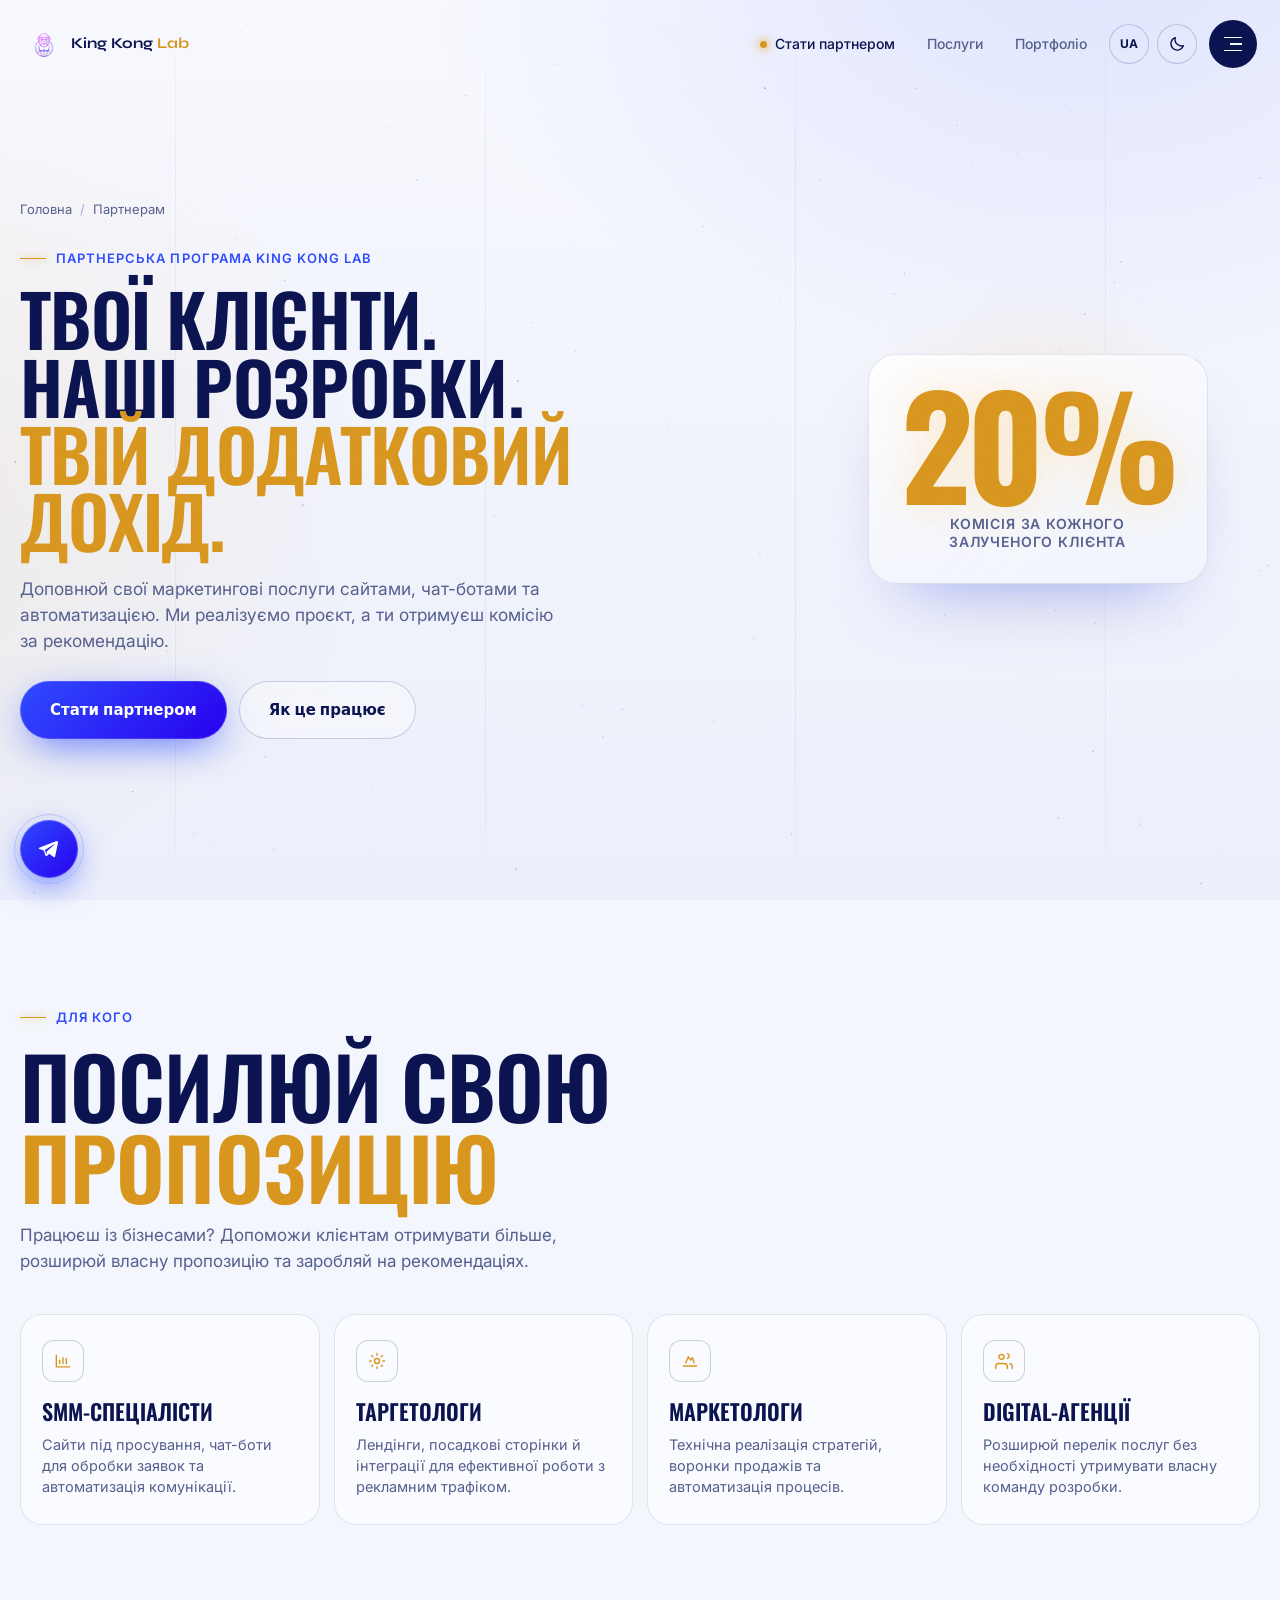
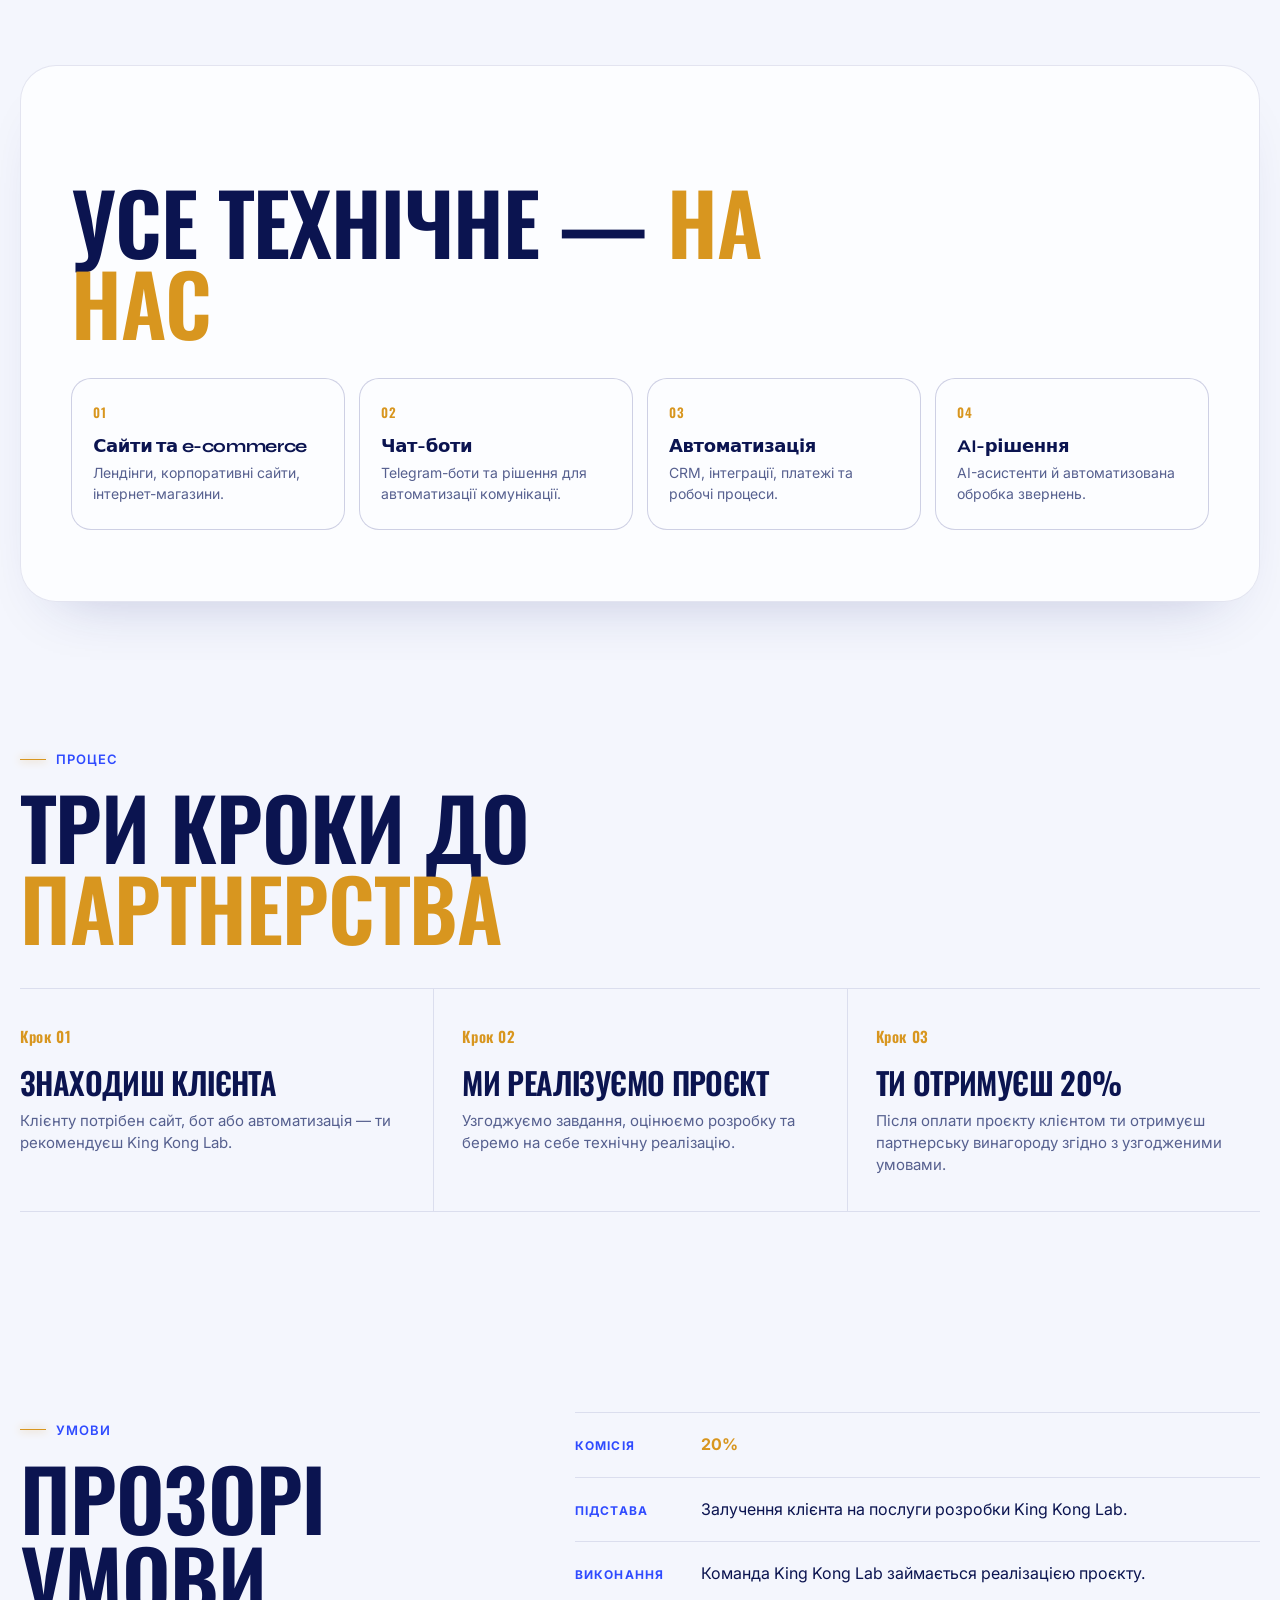
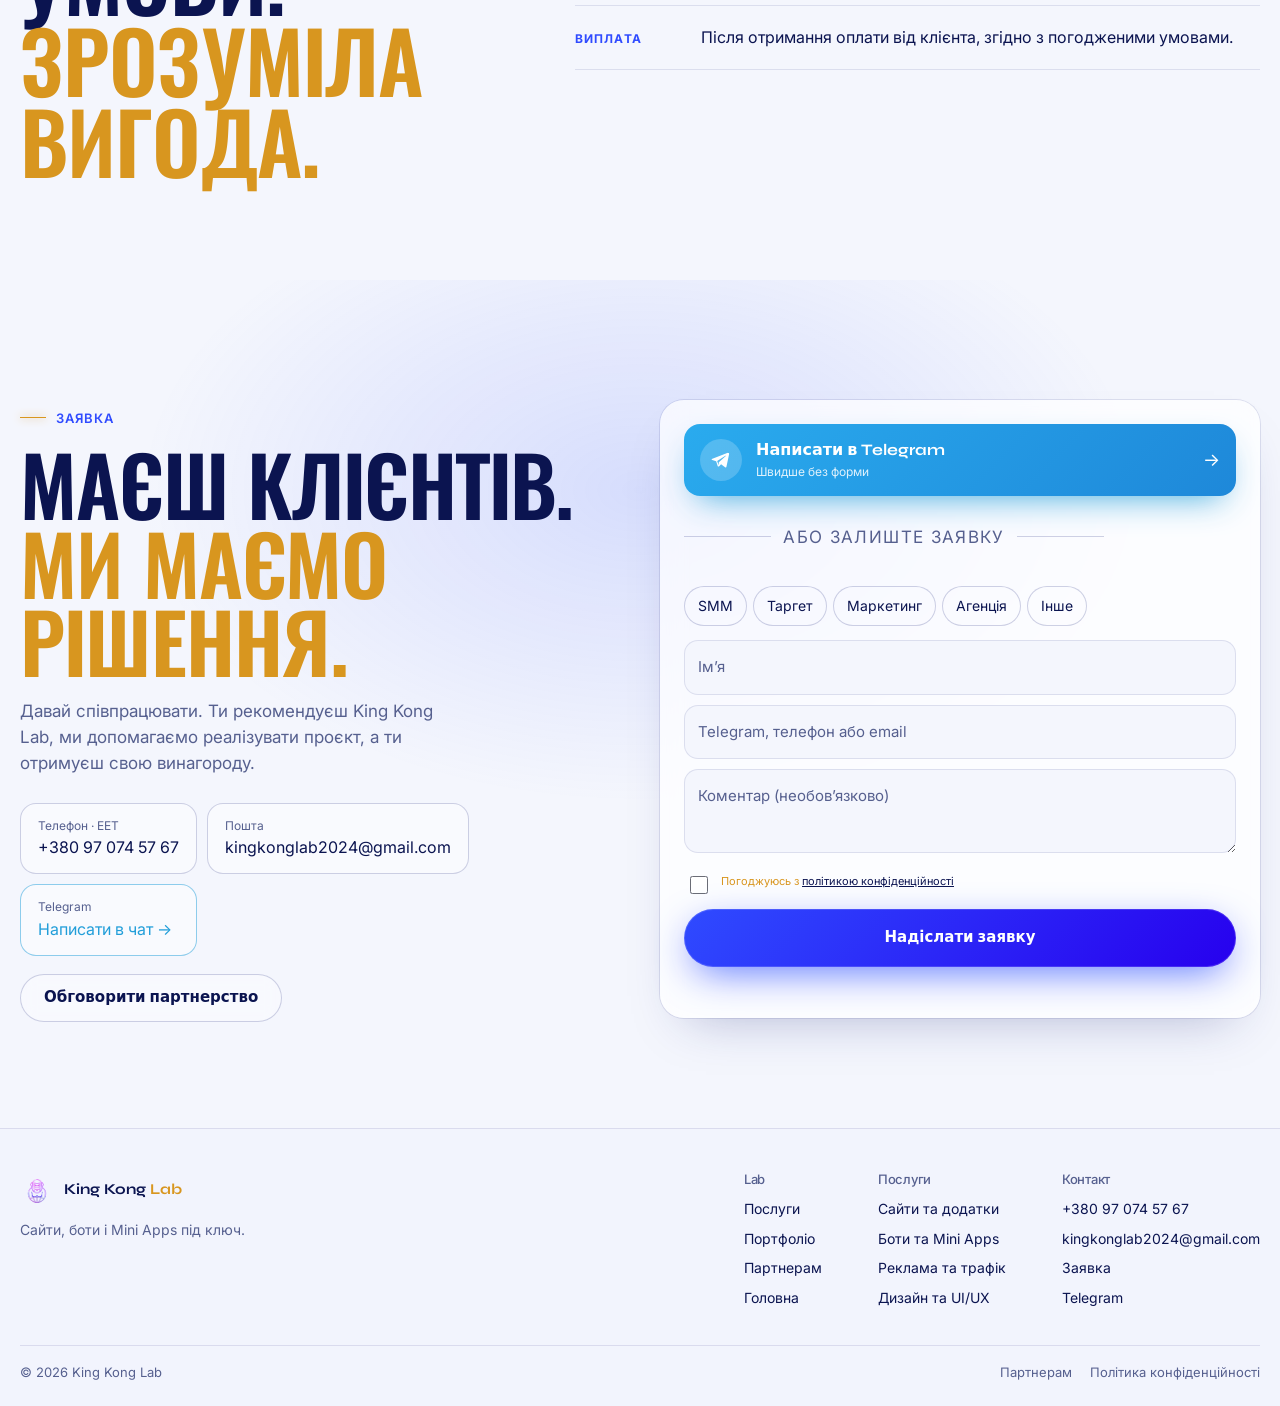
==== partnership.html @ 947c5240 "some updates" ====
<!doctype html>
<html lang="uk" data-theme="light">
<head>
  <meta charset="utf-8" />
  <meta name="viewport" content="width=device-width, initial-scale=1, viewport-fit=cover" />
  <title>Партнерська програма — 20% комісії | King Kong Lab</title>
  <meta name="description" content="Партнерська програма King Kong Lab: рекомендуй клієнтам сайти, боти й автоматизацію — отримуй 20% комісії. Для SMM, таргетологів, маркетологів і агенцій." />
  <meta name="robots" content="index, follow, max-image-preview:large" />
  <meta name="theme-color" content="#F4F6FD" />
  <link rel="canonical" href="https://www.kingkonglab.com/partnership" />
  <meta property="og:type" content="website" />
  <meta property="og:site_name" content="King Kong Lab" />
  <meta property="og:url" content="https://www.kingkonglab.com/partnership" />
  <meta property="og:locale" content="uk_UA" />
  <meta property="og:title" content="Партнерська програма — 20% комісії | King Kong Lab" />
  <meta property="og:description" content="Рекомендуй King Kong Lab клієнтам — ми реалізуємо проєкт, ти отримуєш 20% комісії. Для SMM, таргетологів, маркетологів і digital-агенцій." />
  <meta property="og:image" content="https://www.kingkonglab.com/assets/img/logo.png" />
  <meta property="og:image:alt" content="King Kong Lab — партнерська програма" />
  <meta name="twitter:card" content="summary_large_image" />
  <meta name="twitter:title" content="Партнерська програма — 20% комісії | King Kong Lab" />
  <meta name="twitter:description" content="Рекомендуй King Kong Lab клієнтам — отримуй 20% комісії за кожного залученого клієнта." />
  <meta name="twitter:image" content="https://www.kingkonglab.com/assets/img/logo.png" />
  <link rel="icon" href="assets/img/favicon-32.png?v=2" type="image/png" sizes="32x32" />
  <link rel="icon" href="assets/img/favicon.png?v=2" type="image/png" sizes="64x64" />
  <link rel="manifest" href="/site.webmanifest" />
  <link rel="apple-touch-icon" href="assets/img/apple-touch-icon.png?v=2" />
  <link rel="preconnect" href="https://fonts.googleapis.com" />
  <link rel="preconnect" href="https://fonts.gstatic.com" crossorigin />
  <link href="https://fonts.googleapis.com/css2?family=Inter:wght@400;500;600;700&family=Oswald:wght@500;600;700&family=Syne:wght@500;600;700;800&display=swap" rel="stylesheet" />
  <link rel="stylesheet" href="assets/css/style.css?v=20261026c" />
  <link rel="stylesheet" href="assets/css/service.css?v=20261019c" />
  <link rel="stylesheet" href="assets/css/partnership.css?v=20261029a" />
  <script>(function(){var t='light';try{t=localStorage.getItem('kk-theme')||'light'}catch(e){}document.documentElement.dataset.theme=t;var m=document.querySelector('meta[name=theme-color]');if(m)m.content=t==='dark'?'#0B1450':'#F4F6FD';})();document.documentElement.classList.add('js');</script>
  <script type="application/ld+json">
  {
    "@context": "https://schema.org",
    "@graph": [
      {
        "@type": "BreadcrumbList",
        "itemListElement": [
          { "@type": "ListItem", "position": 1, "name": "Головна", "item": "https://www.kingkonglab.com/" },
          { "@type": "ListItem", "position": 2, "name": "Партнерам", "item": "https://www.kingkonglab.com/partnership" }
        ]
      },
      {
        "@type": "WebPage",
        "name": "Партнерська програма King Kong Lab",
        "url": "https://www.kingkonglab.com/partnership",
        "description": "Партнерська програма: 20% комісії за залученого клієнта на розробку сайтів, ботів та автоматизації.",
        "inLanguage": "uk-UA",
        "isPartOf": { "@id": "https://www.kingkonglab.com/#website" },
        "about": { "@id": "https://www.kingkonglab.com/#organization" }
      }
    ]
  }
  </script>
</head>
<body>
  <canvas class="space" id="space" aria-hidden="true"></canvas>
  <canvas class="pfield" id="particles" aria-hidden="true"></canvas>
  <div class="grain" aria-hidden="true"></div>
  <div class="scroll-progress" aria-hidden="true"><span id="scrollProgress"></span></div>

  <header class="nav" id="nav">
    <a class="nav__logo" href="/" aria-label="King Kong Lab — на головну">
      <img class="logo" src="assets/img/logo-line.png" alt="King Kong Lab" width="36" height="36" />
      <span>King Kong <strong>Lab</strong></span>
    </a>
    <nav class="nav__quick" aria-label="Швидка навігація">
      <a class="nav__talk" href="#leadForm"><i></i>Стати партнером</a>
      <a class="nav__hide-sm" href="/#solutions">Послуги</a>
      <a class="nav__hide-sm" href="/#work">Портфоліо</a>
      <span class="nav__lang" title="Українська">UA</span>
      <button class="theme-toggle" id="themeToggle" type="button" aria-label="Перемкнути тему" title="Світла / темна тема">
        <svg class="i-moon" viewBox="0 0 24 24" aria-hidden="true"><path d="M20.5 14.2A8.5 8.5 0 0 1 9.8 3.5a8.5 8.5 0 1 0 10.7 10.7z"/></svg>
        <svg class="i-sun" viewBox="0 0 24 24" aria-hidden="true"><circle cx="12" cy="12" r="4.2"/><path d="M12 2.5v2.2M12 19.3v2.2M2.5 12h2.2M19.3 12h2.2M5.3 5.3l1.6 1.6M17.1 17.1l1.6 1.6M5.3 18.7l1.6-1.6M17.1 6.9l1.6-1.6"/></svg>
      </button>
    </nav>
    <button class="burger" id="burger" type="button" aria-label="Меню" aria-expanded="false" aria-controls="drawer"><i></i><i></i><i></i></button>
  </header>

  <aside class="drawer" id="drawer" aria-hidden="true">
    <span class="drawer__glow" aria-hidden="true"></span>
    <nav class="nav__links" aria-label="Навігація">
      <a href="#who"><small>01</small><span>Для кого</span></a>
      <a href="#services"><small>02</small><span>Послуги</span></a>
      <a href="#how"><small>03</small><span>Як працює</span></a>
      <a href="#terms"><small>04</small><span>Умови</span></a>
      <a href="#leadForm"><small>05</small><span>Заявка</span></a>
      <a href="/"><small>←</small><span>Головна</span></a>
    </nav>
    <div class="drawer__foot">
      <a href="tel:+380970745767">+380 97 074 57 67</a>
      <a href="mailto:kingkonglab2024@gmail.com">kingkonglab2024@gmail.com</a>
      <a class="btn btn--blue" href="#leadForm"><span>Стати партнером</span></a>
    </div>
  </aside>

  <a class="fab" href="#leadForm" aria-label="Стати партнером">
    <svg viewBox="0 0 24 24" aria-hidden="true"><path d="M21.4 3.2 2.9 10.4c-1.3.5-1.2 1.3-.2 1.6l4.7 1.5 1.8 5.6c.2.6.4.8.9.8.4 0 .6-.2.9-.5l2.3-2.2 4.8 3.5c.9.5 1.5.2 1.7-.8l3.1-14.7c.3-1.3-.5-1.9-1.5-1.5zM8.6 13.2l9.9-6.3c.5-.3.9-.1.5.2l-8.4 7.6-.3 3.6-1.7-5.1z"/></svg>
  </a>

  <main id="top">
    <section class="ptr-hero">
      <div class="wrap ptr-hero__grid">
        <div>
          <nav class="crumbs" aria-label="Навігація"><a href="/">Головна</a><i>/</i><span>Партнерам</span></nav>
          <span class="eyebrow" data-rise>Партнерська програма King Kong Lab</span>
          <h1 data-rise>Твої клієнти.<br />Наші розробки.<br /><em>Твій додатковий дохід.</em></h1>
          <p class="ptr-hero__lead" data-rise>Доповнюй свої маркетингові послуги сайтами, чат-ботами та автоматизацією. Ми реалізуємо проєкт, а ти отримуєш комісію за рекомендацію.</p>
          <div class="ptr-hero__actions" data-rise>
            <a class="btn btn--blue btn--lg" href="#leadForm"><span>Стати партнером</span></a>
            <a class="btn btn--ghost btn--lg" href="#how"><span>Як це працює</span></a>
          </div>
        </div>
        <aside class="ptr-cut" data-rise aria-label="Комісія партнера">
          <b>20%</b>
          <span>Комісія за кожного<br />залученого клієнта</span>
        </aside>
      </div>
    </section>

    <section class="ptr-sec" id="who">
      <div class="wrap">
        <div class="head">
          <span class="eyebrow" data-rise>Для кого</span>
          <h2 data-rise>Посилюй свою <em>пропозицію</em></h2>
          <p data-rise>Працюєш із бізнесами? Допоможи клієнтам отримувати більше, розширюй власну пропозицію та заробляй на рекомендаціях.</p>
        </div>
        <div class="ptr-who">
          <article data-rise>
            <i aria-hidden="true"><svg viewBox="0 0 24 24"><path d="M4 19V5M4 19h16M8 15v-4M12 15V8M16 15v-6"/></svg></i>
            <h3>SMM-спеціалісти</h3>
            <p>Сайти під просування, чат-боти для обробки заявок та автоматизація комунікації.</p>
          </article>
          <article data-rise>
            <i aria-hidden="true"><svg viewBox="0 0 24 24"><circle cx="12" cy="12" r="3"/><path d="M12 3v2M12 19v2M3 12h2M19 12h2M5.6 5.6l1.4 1.4M17 17l1.4 1.4M5.6 18.4 7 17M17 7l1.4-1.4"/></svg></i>
            <h3>Таргетологи</h3>
            <p>Лендінги, посадкові сторінки й інтеграції для ефективної роботи з рекламним трафіком.</p>
          </article>
          <article data-rise>
            <i aria-hidden="true"><svg viewBox="0 0 24 24"><path d="M4 18h16M7 14l3-7 3 4 2-3 2 6"/></svg></i>
            <h3>Маркетологи</h3>
            <p>Технічна реалізація стратегій, воронки продажів та автоматизація процесів.</p>
          </article>
          <article data-rise>
            <i aria-hidden="true"><svg viewBox="0 0 24 24"><path d="M16 21v-2a4 4 0 0 0-4-4H6a4 4 0 0 0-4 4v2"/><circle cx="9" cy="7" r="3"/><path d="M22 21v-2a4 4 0 0 0-3-3.87M16 3.13a3 3 0 0 1 0 5.75"/></svg></i>
            <h3>Digital-агенції</h3>
            <p>Розширюй перелік послуг без необхідності утримувати власну команду розробки.</p>
          </article>
        </div>
      </div>
    </section>

    <section class="section--panel" id="services">
      <div class="wrap">
        <div class="head ptr-panel-head">
          <span class="eyebrow" data-rise>Що робимо</span>
          <h2 data-rise>Усе технічне — <em>на нас</em></h2>
        </div>
        <div class="ptr-svc">
          <article data-rise>
            <em>01</em>
            <h3>Сайти та e-commerce</h3>
            <p>Лендінги, корпоративні сайти, інтернет-магазини.</p>
          </article>
          <article data-rise>
            <em>02</em>
            <h3>Чат-боти</h3>
            <p>Telegram-боти та рішення для автоматизації комунікації.</p>
          </article>
          <article data-rise>
            <em>03</em>
            <h3>Автоматизація</h3>
            <p>CRM, інтеграції, платежі та робочі процеси.</p>
          </article>
          <article data-rise>
            <em>04</em>
            <h3>AI-рішення</h3>
            <p>AI-асистенти й автоматизована обробка звернень.</p>
          </article>
        </div>
      </div>
    </section>

    <section class="ptr-sec" id="how">
      <div class="wrap">
        <div class="head">
          <span class="eyebrow" data-rise>Процес</span>
          <h2 data-rise>Три кроки до <em>партнерства</em></h2>
        </div>
        <ol class="ptr-steps">
          <li data-rise>
            <em>Крок 01</em>
            <h3>Знаходиш клієнта</h3>
            <p>Клієнту потрібен сайт, бот або автоматизація — ти рекомендуєш King Kong Lab.</p>
          </li>
          <li data-rise>
            <em>Крок 02</em>
            <h3>Ми реалізуємо проєкт</h3>
            <p>Узгоджуємо завдання, оцінюємо розробку та беремо на себе технічну реалізацію.</p>
          </li>
          <li data-rise>
            <em>Крок 03</em>
            <h3>Ти отримуєш 20%</h3>
            <p>Після оплати проєкту клієнтом ти отримуєш партнерську винагороду згідно з узгодженими умовами.</p>
          </li>
        </ol>
      </div>
    </section>

    <section class="ptr-sec" id="terms">
      <div class="wrap ptr-terms">
        <div>
          <span class="eyebrow" data-rise>Умови</span>
          <h2 data-rise>Прозорі умови.<br /><em>Зрозуміла вигода.</em></h2>
        </div>
        <ul>
          <li data-rise><strong>Комісія</strong><span><b>20%</b></span></li>
          <li data-rise><strong>Підстава</strong><span>Залучення клієнта на послуги розробки King Kong Lab.</span></li>
          <li data-rise><strong>Виконання</strong><span>Команда King Kong Lab займається реалізацією проєкту.</span></li>
          <li data-rise><strong>Виплата</strong><span>Після отримання оплати від клієнта, згідно з погодженими умовами.</span></li>
        </ul>
      </div>
    </section>

    <section class="closer svc-closer ptr-closer" id="join">
      <div class="wrap closer__grid">
        <div>
          <span class="eyebrow">Заявка</span>
          <h2>Маєш клієнтів.<br /><em>Ми маємо рішення.</em></h2>
          <p>Давай співпрацювати. Ти рекомендуєш King Kong Lab, ми допомагаємо реалізувати проєкт, а ти отримуєш свою винагороду.</p>
          <div class="direct">
            <a href="tel:+380970745767"><small>Телефон · EET</small>+380 97 074 57 67</a>
            <a href="mailto:kingkonglab2024@gmail.com"><small>Пошта</small>kingkonglab2024@gmail.com</a>
            <a class="direct--tg" href="https://t.me/+380970745767" target="_blank" rel="noopener"><small>Telegram</small>Написати в чат →</a>
          </div>
          <p class="ptr-cta-wrap"><a class="btn btn--ghost" href="#leadForm"><span>Обговорити партнерство</span></a></p>
        </div>
        <form class="form" id="leadForm" data-service="Партнерська програма" data-partner="1" novalidate>
          <a class="tg-quick" href="https://t.me/+380970745767" target="_blank" rel="noopener">
            <i><svg viewBox="0 0 24 24" aria-hidden="true"><path d="M21.4 3.2 2.9 10.4c-1.3.5-1.2 1.3-.2 1.6l4.7 1.5 1.8 5.6c.2.6.4.8.9.8.4 0 .6-.2.9-.5l2.3-2.2 4.8 3.5c.9.5 1.5.2 1.7-.8l3.1-14.7c.3-1.3-.5-1.9-1.5-1.5zM8.6 13.2l9.9-6.3c.5-.3.9-.1.5.2l-8.4 7.6-.3 3.6-1.7-5.1z"/></svg></i>
            <span><b>Написати в Telegram</b><small>Швидше без форми</small></span>
            <em aria-hidden="true">→</em>
          </a>
          <p class="form__or"><span>або залиште заявку</span></p>
          <div class="picks" role="radiogroup" aria-label="Напрям діяльності">
            <label><input type="radio" name="pack" value="SMM" /><span>SMM</span></label>
            <label><input type="radio" name="pack" value="Таргет" /><span>Таргет</span></label>
            <label><input type="radio" name="pack" value="Маркетинг" /><span>Маркетинг</span></label>
            <label><input type="radio" name="pack" value="Агенція" /><span>Агенція</span></label>
            <label><input type="radio" name="pack" value="Інше" /><span>Інше</span></label>
          </div>
          <div class="field">
            <input id="fName" name="name" type="text" placeholder=" " autocomplete="name" required maxlength="80" />
            <label for="fName">Імʼя</label>
          </div>
          <div class="field">
            <input id="fPhone" name="phone" type="text" placeholder=" " autocomplete="tel" required maxlength="80" />
            <label for="fPhone">Telegram, телефон або email</label>
          </div>
          <div class="field">
            <textarea id="fMsg" name="message" rows="2" placeholder=" " maxlength="2000"></textarea>
            <label for="fMsg">Коментар (необовʼязково)</label>
          </div>
          <div class="field field--check">
            <input id="fAgree" name="agree" type="checkbox" required />
            <label for="fAgree">Погоджуюсь з <a href="/privacy">політикою конфіденційності</a></label>
          </div>
          <input class="hp" type="text" name="kk_hp" id="kk_hp" tabindex="-1" autocomplete="off" aria-hidden="true" />
          <button class="btn btn--blue btn--lg btn--full" type="submit"><span>Надіслати заявку</span></button>
          <div class="form__status" id="formStatus" role="status" aria-live="polite"></div>
        </form>
      </div>
    </section>
  </main>

  <footer class="foot">
    <div class="wrap">
      <div class="foot__top">
        <div class="foot__brand">
          <a class="nav__logo" href="/"><img class="logo" src="assets/img/logo-line.png" alt="King Kong Lab" width="36" height="36" /><span>King Kong <strong>Lab</strong></span></a>
          <p>Сайти, боти і Mini Apps під ключ.</p>
        </div>
        <div class="foot__cols">
          <div>
            <h4>Lab</h4>
            <a href="/#solutions">Послуги</a>
            <a href="/#work">Портфоліо</a>
            <a href="/partnership">Партнерам</a>
            <a href="/">Головна</a>
          </div>
          <div>
            <h4>Послуги</h4>
            <a href="/services/web">Сайти та додатки</a>
            <a href="/services/bots">Боти та Mini Apps</a>
            <a href="/services/ads">Реклама та трафік</a>
            <a href="/services/design">Дизайн та UI/UX</a>
          </div>
          <div>
            <h4>Контакт</h4>
            <a href="tel:+380970745767">+380 97 074 57 67</a>
            <a href="mailto:kingkonglab2024@gmail.com">kingkonglab2024@gmail.com</a>
            <a href="#leadForm">Заявка</a>
            <a href="https://t.me/+380970745767" target="_blank" rel="noopener">Telegram</a>
          </div>
        </div>
      </div>
      <div class="foot__bottom">
        <span>© <span id="year">2026</span> King Kong Lab</span>
        <span class="foot__legal">
          <a href="/partnership">Партнерам</a>
          <a href="/privacy">Політика конфіденційності</a>
        </span>
      </div>
    </div>
  </footer>

  <div class="toast" id="toast" role="alert"></div>

  <script src="assets/js/lead.js?v=20261029a" defer></script>
  <script src="assets/js/page.js?v=20261029a" defer></script>
</body>
</html>
---- assets/css/style.css ----
/* King Kong Lab — «Deep blue space»
   Фірмовий темно-синій, горила з частинок, гіперпростір на скролі, у кожного розділу своя хореографія. */
:root {
  --ink: #0B1450;
  --ink-2: #0D1A62;
  --deep: #12206E;
  --panel: #182A86;
  --line: rgb(var(--lc) / .16);
  --line-2: rgb(var(--lc) / .32);
  --text: #F4F6FF;
  --muted: #A9B4E8;
  --brand: #2700EE;
  --signal: #3D5CFF;
  --signal-2: #8EA2FF;
  --gold: #FFC870;
  --magenta: #B44BFF;
  --halo: #DCE3FF;
  --ok: #8BE6C2;
  --s1: 18 32 110;
  --s2: 11 20 80;
  --s3: 20 36 140;
  --lc: 176 192 255;
  --sh: 0 0 0;
  --bg1: #0D1860;
  --bg2: #0B1450;
  --bg3: #0A1247;
  --glow1: rgba(61, 92, 255, .32);
  --glow2: rgba(39, 0, 238, .2);
  --ease: cubic-bezier(.22, 1, .36, 1);
  --display: "Syne", system-ui, sans-serif;
  --cond: "Oswald", "Syne", system-ui, sans-serif;
  --body: "Inter", system-ui, sans-serif;
  --wrap: 1240px;
  --safe-t: env(safe-area-inset-top, 0px);
  --safe-b: env(safe-area-inset-bottom, 0px);
  color-scheme: dark;
}

*, *::before, *::after { box-sizing: border-box; }
html { scroll-behavior: smooth; -webkit-text-size-adjust: 100%; background: var(--ink); }
html.lenis, html.lenis body { height: auto; }
.lenis.lenis-smooth { scroll-behavior: auto !important; }
body {
  margin: 0; font-family: var(--body); font-size: 16px; line-height: 1.55; color: var(--text);
  background: var(--ink); -webkit-font-smoothing: antialiased; overflow-x: clip;
}
/* фірмовий синій: глибокий градієнт з м'якими «туманностями» */
body::before {
  content: ""; position: fixed; inset: 0; z-index: 0; pointer-events: none;
  background:
    radial-gradient(1100px 720px at 85% -8%, var(--glow1), transparent 62%),
    radial-gradient(900px 700px at -12% 55%, var(--glow2), transparent 60%),
    linear-gradient(180deg, var(--bg1) 0%, var(--bg2) 45%, var(--bg3) 100%);
}
body::after {
  content: ""; position: fixed; inset: 0; z-index: 0; pointer-events: none;
  background-image: linear-gradient(90deg, var(--line) 1px, transparent 1px);
  background-size: calc(min(var(--wrap), 100% - 32px) / 4) 100%;
  background-position: center top;
  mask-image: linear-gradient(180deg, transparent, #000 15%, #000 85%, transparent);
  opacity: .14;
}
body.is-loading { overflow: hidden; }
img { max-width: 100%; height: auto; display: block; }
.logo { flex: none; object-fit: contain; aspect-ratio: 1; }
a { color: inherit; text-decoration: none; }
button, input, textarea { font: inherit; color: inherit; }
button { background: none; border: 0; cursor: pointer; }
h1, h2, h3, h4 { font-family: var(--display); margin: 0; letter-spacing: -.02em; line-height: 1.04; font-weight: 700; }
p { margin: 0; }
ul, ol { margin: 0; padding: 0; list-style: none; }
::selection { background: var(--signal); color: #fff; }
:focus-visible { outline: 2px solid var(--gold); outline-offset: 3px; border-radius: 6px; }
main, .foot, .legal { position: relative; z-index: 1; }
.space { position: fixed; inset: 0; width: 100%; height: 100%; z-index: 0; pointer-events: none; }

.wrap { width: min(var(--wrap), calc(100% - 32px)); margin-inline: auto; }

/* ───── кнопки ───── */
.btn {
  --h: 48px;
  position: relative; display: inline-flex; align-items: center; justify-content: center; gap: 10px;
  min-height: var(--h); padding: 0 24px; border-radius: 999px; overflow: hidden; isolation: isolate;
  font-family: var(--display); font-weight: 700; font-size: 15px; white-space: nowrap;
  transition: transform .35s var(--ease), background .25s, box-shadow .35s, color .25s;
}
.btn::before {
  content: ""; position: absolute; inset: 0; z-index: -1; border-radius: inherit;
  background: radial-gradient(120px 60px at var(--bx, 50%) var(--by, 50%), rgba(255, 255, 255, .35), transparent 70%);
  opacity: 0; transition: opacity .3s;
}
.btn:hover::before { opacity: 1; }
.btn--lg { --h: 58px; padding: 0 30px; }
.btn--full { width: 100%; }
.btn--blue { background: linear-gradient(135deg, var(--signal), var(--brand)); color: #fff; box-shadow: 0 0 0 1px rgba(255,255,255,.14) inset, 0 12px 40px -10px rgba(61, 92, 255, .95); }
.btn--blue:hover { box-shadow: 0 0 0 1px rgba(255,255,255,.24) inset, 0 16px 56px -8px rgba(110, 135, 255, 1); }
.btn--ghost { color: var(--text); box-shadow: inset 0 0 0 1px var(--line-2); background: rgb(var(--s1) / .35); backdrop-filter: blur(8px); }
.btn--ghost:hover { box-shadow: inset 0 0 0 1px var(--halo); }

/* ───── заголовки секцій ───── */
.eyebrow { display: inline-flex; align-items: center; gap: 10px; margin-bottom: 16px; font-size: 13px; font-weight: 600; letter-spacing: .08em; text-transform: uppercase; color: var(--signal-2); }
.eyebrow::before { content: ""; width: 26px; height: 1px; background: var(--gold); box-shadow: 0 0 8px var(--gold); transform-origin: 0 50%; transform: scaleX(var(--ln, 1)); }
h2 { font-family: var(--cond); font-weight: 600; text-transform: uppercase; letter-spacing: -.01em; line-height: .96; font-size: clamp(42px, 6.6vw, 98px); }
h2 em { font-style: normal; color: var(--gold); }
.head { max-width: 900px; margin-bottom: 48px; }
.head--row { display: flex; justify-content: space-between; gap: 24px; align-items: end; max-width: none; }
.section, .closer { position: relative; scroll-margin-top: 96px; }
.section { padding: 120px 0; }
.section--tight { padding-top: 100px; }

/* ───── завантаження ───── */
.loader {
  position: fixed; inset: 0; z-index: 10000; background: radial-gradient(circle at 50% 45%, var(--bg1), var(--ink) 70%);
  display: grid; place-items: center; align-content: center; gap: 18px;
  transition: opacity .7s var(--ease), visibility .7s;
}
.loader.is-done { opacity: 0; visibility: hidden; pointer-events: none; }
.loader .logo { width: 96px; height: 96px; filter: drop-shadow(0 0 18px rgba(142, 162, 255, .7)); animation: float 2.4s ease-in-out infinite; }
.loader__bar { width: 160px; height: 1px; background: var(--line-2); overflow: hidden; }
.loader__bar i { display: block; height: 100%; width: 0; background: linear-gradient(90deg, var(--gold), #fff); box-shadow: 0 0 10px var(--gold); }
html:not(.js) .loader { display: none; }

/* ───── курсор, прогрес, зерно ───── */
.cursor { display: none; position: fixed; inset: 0; pointer-events: none; z-index: 9990; }
.has-cursor .cursor { display: block; }
.cursor i, .cursor em { position: fixed; top: 0; left: 0; border-radius: 50%; transform: translate3d(-80px, -80px, 0); }
.cursor i { width: 6px; height: 6px; margin: -3px 0 0 -3px; background: var(--gold); box-shadow: 0 0 10px var(--gold); }
.cursor em {
  width: 38px; height: 38px; margin: -19px 0 0 -19px; border: 1px solid rgba(220, 227, 255, .55);
  display: grid; place-items: center; font-style: normal; font-family: var(--display); font-size: 12px; font-weight: 700; color: var(--ink);
  transition: width .35s var(--ease), height .35s var(--ease), margin .35s var(--ease), background .3s, border-color .3s;
}
.cursor.is-hover em { width: 58px; height: 58px; margin: -29px 0 0 -29px; border-color: var(--gold); }
.cursor.is-label em { width: 78px; height: 78px; margin: -39px; background: var(--gold); border-color: transparent; }
.scroll-progress { position: fixed; top: 0; left: 0; right: 0; height: 2px; z-index: 80; pointer-events: none; }
.scroll-progress span { display: block; height: 100%; background: linear-gradient(90deg, var(--gold), var(--text), var(--signal-2)); transform: scaleX(0); transform-origin: 0 50%; box-shadow: 0 0 10px rgba(255, 200, 112, .7); }
.grain {
  position: fixed; inset: 0; z-index: 3; pointer-events: none; opacity: .035; mix-blend-mode: overlay;
  background-image: url("data:image/svg+xml,%3Csvg viewBox='0 0 200 200' xmlns='http://www.w3.org/2000/svg'%3E%3Cfilter id='n'%3E%3CfeTurbulence type='fractalNoise' baseFrequency='.85' numOctaves='4' stitchTiles='stitch'/%3E%3C/filter%3E%3Crect width='100%25' height='100%25' filter='url(%23n)'/%3E%3C/svg%3E");
}

/* ───── навігація (як на референсі: лого зліва, коротке меню справа + ☰) ───── */
.nav {
  position: fixed; top: max(16px, var(--safe-t)); left: 0; right: 0; z-index: 60;
  width: min(1320px, calc(100% - 32px)); margin-inline: auto;
  display: flex; align-items: center; gap: 12px; height: 56px; padding: 0 6px 0 10px;
  border-radius: 999px; border: 1px solid transparent;
  transition: background .4s, border-color .4s, backdrop-filter .4s, transform .5s var(--ease);
}
.nav.is-solid { background: rgb(var(--s2) / .62); border-color: var(--line); backdrop-filter: blur(18px) saturate(1.3); }
.nav.is-away { transform: translateY(calc(-100% - 24px)); }
.nav__logo { display: flex; align-items: center; gap: 10px; font-family: var(--display); font-weight: 700; font-size: 15px; }
.nav__logo .logo { width: 34px; height: 34px; filter: drop-shadow(0 0 8px rgba(142, 162, 255, .6)); transition: transform .6s var(--ease); }
.nav__logo:hover .logo { transform: rotate(-12deg) scale(1.08); }
.nav__logo strong { color: var(--gold); }
.nav__quick { display: flex; align-items: center; gap: 4px; margin-left: auto; }
.nav__quick a { position: relative; padding: 8px 14px; font-size: 14px; font-weight: 500; color: var(--muted); transition: color .25s; }
.nav__quick a:hover, .nav__quick a.is-on { color: var(--text); }
.nav__quick a::after { content: ""; position: absolute; left: 14px; right: 14px; bottom: 3px; height: 1px; background: var(--gold); transform: scaleX(0); transform-origin: 100% 50%; transition: transform .45s var(--ease); }
.nav__quick a:hover::after { transform: scaleX(1); transform-origin: 0 50%; }
.nav__talk { display: inline-flex; align-items: center; gap: 8px; color: var(--text) !important; }
.nav__talk i { width: 7px; height: 7px; border-radius: 50%; background: var(--gold); box-shadow: 0 0 0 4px rgba(255, 200, 112, .16), 0 0 12px var(--gold); animation: pulse 2s ease-in-out infinite; }
@keyframes pulse { 50% { box-shadow: 0 0 0 8px rgba(255, 200, 112, 0), 0 0 18px var(--gold); } }
.nav__lang { display: grid; place-items: center; width: 40px; height: 40px; margin-left: 4px; border-radius: 50%; font-size: 12px; font-weight: 700; letter-spacing: .04em; box-shadow: inset 0 0 0 1px var(--line-2); }
.burger { position: relative; display: grid; width: 48px; height: 48px; place-items: center; align-content: center; gap: 5px; border-radius: 50%; background: var(--text); }
.burger i { display: block; width: 18px; height: 1.6px; background: var(--ink); transition: transform .45s var(--ease), opacity .3s, width .45s var(--ease); }
.burger i:nth-child(2) { width: 12px; margin-left: 6px; }
.burger:hover i:nth-child(2) { width: 18px; margin-left: 0; }
.burger.is-on { background: var(--gold); }
.burger.is-on i:nth-child(1) { transform: translateY(6.6px) rotate(45deg); }
.burger.is-on i:nth-child(2) { opacity: 0; }
.burger.is-on i:nth-child(3) { transform: translateY(-6.6px) rotate(-45deg); }

.drawer {
  position: fixed; inset: 0; z-index: 55; overflow-x: hidden; overflow-y: auto;
  background: linear-gradient(160deg, rgb(var(--s3) / .98), rgb(var(--s2) / .99));
  backdrop-filter: blur(16px);
  padding: calc(110px + var(--safe-t)) max(24px, calc((100% - 1240px) / 2)) calc(28px + var(--safe-b));
  display: flex; flex-direction: column; justify-content: space-between;
  visibility: hidden; pointer-events: none;
  transform: translate3d(104%, 0, 0);
  transition: transform .62s var(--ease), visibility 0s .62s, opacity .5s ease;
  opacity: 0;
  will-change: transform, opacity;
}
.drawer.is-on {
  visibility: visible; pointer-events: auto;
  transform: translate3d(0, 0, 0); opacity: 1;
  transition: transform .72s var(--ease), visibility 0s, opacity .55s ease;
}
body.menu-open::before {
  content: "";
  position: fixed; inset: 0; z-index: 54;
  background: rgb(11 20 80 / .52);
  opacity: 1;
  pointer-events: none;
  animation: menu-fade-in .45s var(--ease) both;
}
@keyframes menu-fade-in { from { opacity: 0; } to { opacity: 1; } }
.drawer__glow { position: absolute; right: -10%; top: 10%; width: 60vw; aspect-ratio: 1; border-radius: 50%; background: radial-gradient(closest-side, rgba(120, 150, 255, .32), transparent); pointer-events: none; animation: halo 7s ease-in-out infinite; }
.drawer nav { position: relative; display: grid; gap: 0; }
.drawer nav a { display: flex; align-items: baseline; gap: 18px; padding: 4px 0; overflow: visible; font-family: var(--cond); text-transform: uppercase; font-weight: 600; font-size: clamp(44px, 9vw, 112px); line-height: 1; }
.drawer nav a span {
  display: inline-block;
  transform: translate3d(0, 28px, 0); opacity: 0;
  transition: transform .55s var(--ease), opacity .45s ease, color .3s;
}
.drawer nav a:hover span { color: transparent; -webkit-text-stroke: 1.4px var(--text); }
.drawer.is-on nav a span { transform: none; opacity: 1; }
.drawer.is-on nav a:nth-child(1) span { transition-delay: .08s; }
.drawer.is-on nav a:nth-child(2) span { transition-delay: .14s; }
.drawer.is-on nav a:nth-child(3) span { transition-delay: .2s; }
.drawer.is-on nav a:nth-child(4) span { transition-delay: .26s; }
.drawer.is-on nav a:nth-child(5) span { transition-delay: .32s; }
.drawer small { font-size: 13px; color: var(--gold); font-family: var(--body); font-weight: 600; }
.drawer__foot {
  position: relative; display: flex; flex-wrap: wrap; align-items: center; gap: 12px 28px;
  color: var(--muted); overflow-wrap: anywhere; font-size: 15px;
  opacity: 0; transform: translateY(12px);
  transition: opacity .5s ease .28s, transform .55s var(--ease) .28s;
}
.drawer.is-on .drawer__foot { opacity: 1; transform: none; }
.drawer__foot .btn { margin-left: auto; }

/* маленька кругла кнопка зліва знизу (як на референсі) */
.fab {
  position: fixed; left: max(20px, calc((100% - 1320px) / 2)); bottom: calc(22px + var(--safe-b)); z-index: 58;
  display: grid; place-items: center; width: 58px; height: 58px; border-radius: 50%;
  background: linear-gradient(135deg, var(--signal), var(--brand)); color: #fff;
  box-shadow: 0 0 0 1px rgba(255,255,255,.18) inset, 0 10px 34px -6px rgba(61, 92, 255, .95);
}
.fab::after { content: ""; position: absolute; inset: -6px; border-radius: 50%; border: 1px solid rgba(142, 162, 255, .5); animation: ripple 2.6s var(--ease) infinite; }
@keyframes ripple { from { transform: scale(.9); opacity: 1; } to { transform: scale(1.5); opacity: 0; } }
.menu-open .fab { opacity: 0; pointer-events: none; }
.fab { transition: opacity .3s; }
.fab svg { width: 22px; height: 22px; fill: currentColor; transform: translateX(-1px); }

/* ───── HERO ───── */
.banner { position: relative; z-index: 1; overflow: hidden; min-height: 100vh; min-height: 100svh; padding: calc(96px + var(--safe-t)) 0 0; display: flex; flex-direction: column; }
.banner__particles { position: absolute; inset: 0; width: 100%; height: 100%; z-index: 1; pointer-events: none; }
.banner__bg { position: absolute; inset: 0; z-index: 0; pointer-events: none; }
.frame { position: absolute; inset: 22px; }
.frame i { position: absolute; width: 18px; height: 18px; border: 1px solid var(--line-2); }
.frame i:nth-child(1) { top: 70px; left: 0; border-right: 0; border-bottom: 0; }
.frame i:nth-child(2) { top: 70px; right: 0; border-left: 0; border-bottom: 0; }
.frame i:nth-child(3) { bottom: 0; left: 0; border-right: 0; border-top: 0; }
.frame i:nth-child(4) { bottom: 0; right: 0; border-left: 0; border-top: 0; }
.banner__meta { position: absolute; top: 50%; font-size: 11px; letter-spacing: .2em; text-transform: uppercase; color: var(--muted); writing-mode: vertical-rl; transform: translateY(-50%); opacity: .7; }
.banner__meta--l { left: 30px; transform: translateY(-50%) rotate(180deg); }
.banner__meta--r { right: 30px; }

.banner__layout {
  position: relative; z-index: 2; flex: 1;
  display: grid; grid-template-columns: minmax(0, 1.12fr) minmax(0, .88fr); gap: 24px; align-items: center;
  padding: 10px 0 72px;
}
.banner__copy { position: relative; z-index: 3; }
.promo__tag {
  display: inline-flex; align-items: center; gap: 10px; padding: 8px 14px 8px 10px; border-radius: 999px;
  font-size: 13px; color: var(--text); box-shadow: inset 0 0 0 1px var(--line-2); background: rgb(var(--s1) / .5); backdrop-filter: blur(6px);
}
.promo__tag b { color: var(--gold); }
.promo__tag i { width: 7px; height: 7px; border-radius: 50%; background: var(--ok); box-shadow: 0 0 0 4px rgba(139, 230, 194, .15), 0 0 12px var(--ok); }
.banner__title {
  font-family: var(--cond); font-weight: 700; text-transform: uppercase; letter-spacing: -.012em;
  font-size: clamp(56px, 6.7vw, 118px); line-height: .96; margin: 22px 0 0;
}
.banner__title .line { display: block; overflow: hidden; padding: .06em .4em .24em 0; margin-bottom: -.06em; }
.banner__title .line > span { display: block; position: relative; width: max-content; line-height: 1.02; }
.banner__title .line--island { padding-bottom: .32em; }
.line--outline > span { color: transparent; -webkit-text-stroke: 1.6px var(--text); }
.glowdot {
  position: absolute; right: -.32em; top: .14em; width: .16em; height: .16em; border-radius: 50%;
  background: var(--gold); -webkit-text-stroke: 0;
  box-shadow: 0 0 10px var(--gold), 0 0 30px rgba(255, 200, 112, .8), 0 0 70px rgba(255, 200, 112, .5);
  animation: dot 3s ease-in-out infinite;
}
@keyframes dot { 50% { transform: scale(1.35); box-shadow: 0 0 14px var(--gold), 0 0 44px rgba(255, 200, 112, .9), 0 0 100px rgba(255, 200, 112, .6); } }
.line--island > span {
  background: linear-gradient(90deg, var(--text) 0%, var(--halo) 30%, var(--gold) 60%, var(--text) 90%);
  background-size: 200% 100%;
  -webkit-background-clip: text; background-clip: text; color: transparent;
  -webkit-box-decoration-break: clone; box-decoration-break: clone;
  padding-bottom: .06em;
  line-height: 1.06;
  animation: sheen 6s linear infinite;
}
@keyframes sheen { to { background-position: -200% 0; } }
.banner__lead { margin: 26px 0 30px; color: var(--muted); max-width: 400px; font-size: 18px; line-height: 1.5; }
.banner__lead b { color: var(--text); font-weight: 600; }
.banner__actions { display: flex; flex-wrap: wrap; gap: 10px; }
.banner__stats { display: flex; margin-top: 42px; border-top: 1px solid var(--line); max-width: 460px; }
.banner__stats li { flex: 1; display: grid; gap: 2px; padding: 14px 16px 0 0; }
.banner__stats li + li { padding-left: 16px; border-left: 1px solid var(--line); }
.banner__stats b { font-family: var(--cond); font-weight: 600; font-size: 34px; line-height: 1; letter-spacing: 0; }
.banner__stats small { color: var(--muted); font-size: 13px; }

/* місце для горили з частинок (саму горилу малює canvas) */
.kong { position: relative; width: min(640px, 46vw); aspect-ratio: 1; justify-self: center; }
.kong__halo { position: absolute; inset: 6%; border-radius: 50%; background: radial-gradient(circle, rgba(90, 120, 255, .42), rgba(61, 92, 255, .2) 45%, transparent 70%); filter: blur(30px); animation: halo 7s ease-in-out infinite; }
@keyframes halo { 50% { transform: scale(1.08); opacity: .75; } }
.kong__fallback { position: absolute; inset: 18%; width: 64%; opacity: 0; transition: opacity .6s; }
.no-canvas .kong__fallback { opacity: 1; }

.banner__scroll { position: absolute; z-index: 3; right: max(24px, calc((100% - 1240px) / 2)); bottom: 30px; display: flex; align-items: center; gap: 12px; font-size: 12px; letter-spacing: .2em; text-transform: uppercase; color: var(--muted); }
.banner__scroll i { position: relative; width: 1px; height: 46px; background: var(--line-2); overflow: hidden; }
.banner__scroll i::after { content: ""; position: absolute; left: 0; top: -40%; width: 1px; height: 40%; background: var(--gold); animation: drip 1.8s var(--ease) infinite; }
@keyframes drip { to { top: 100%; } }

@keyframes spin { to { transform: rotate(360deg); } }
@keyframes float { 50% { transform: translateY(-10px); } }

/* ───── велика стрічка між розділами ───── */
.mega { position: relative; z-index: 1; overflow: hidden; padding: 18px 0; border-block: 1px solid var(--line); background: rgb(var(--s2) / .35); }
.mega__track { display: flex; align-items: center; gap: 36px; width: max-content; will-change: transform; }
.mega span { font-family: var(--cond); font-weight: 600; font-size: clamp(36px, 5vw, 72px); line-height: 1; text-transform: uppercase; white-space: nowrap; }
.mega span.o { color: var(--gold); }
.mega i { flex: none; width: 16px; height: 16px; border-radius: 50%; background: var(--gold); box-shadow: 0 0 18px var(--gold); }

/* ───── тікери ───── */
.ticker { overflow: hidden; }
.ticker__track { display: flex; align-items: center; gap: 24px; width: max-content; animation: slide 46s linear infinite; }
@keyframes slide { to { transform: translateX(-50%); } }
.ticker--cards { margin-top: 8px; mask-image: linear-gradient(90deg, transparent, #000 6%, #000 94%, transparent); }
.ticker--cards .ticker__track { gap: 16px; padding: 20px 0 30px; }
.ticker--cards:hover .ticker__track { animation-play-state: paused; }

/* ───── рішення ───── */
.halo-ring { position: absolute; left: 50%; top: 40px; width: 140px; height: 140px; margin-left: -70px; border-radius: 50%; pointer-events: none; z-index: 0;
  box-shadow: 0 0 0 1.5px rgba(255, 236, 200, .9), 0 0 18px 2px rgba(255, 200, 112, .7), inset 0 0 18px 2px rgba(255, 200, 112, .55), 0 0 90px 20px rgba(61, 92, 255, .45); }
.halo-ring i { position: absolute; inset: -22px; border-radius: 50%; border: 1px dashed var(--line-2); animation: spin 30s linear infinite; }
#solutions .wrap { position: relative; z-index: 1; }
#solutions .head { margin-top: 70px; }
.lab { display: grid; grid-template-columns: 1fr 1fr; gap: 28px; }
.lab__list { position: relative; z-index: 2; display: grid; align-content: start; border-top: 1px solid var(--line); }
.sol {
  position: relative; display: grid; grid-template-columns: 64px 1fr; gap: 6px; text-align: left; width: 100%;
  padding: 24px 8px 24px 0; border-bottom: 1px solid var(--line); overflow: hidden;
  color: inherit; text-decoration: none; cursor: pointer; -webkit-tap-highlight-color: transparent;
}
a.sol:focus-visible { outline: 2px solid var(--gold); outline-offset: 3px; }
.sol::before { content: ""; position: absolute; inset: 0; z-index: -1; background: linear-gradient(90deg, rgba(61, 92, 255, .28), transparent); transform: scaleX(0); transform-origin: 0 50%; transition: transform .6s var(--ease); }
.sol.is-on::before { transform: scaleX(1); }
.sol__num { font-family: var(--cond); font-weight: 500; font-size: 15px; color: var(--muted); padding: 6px 0 0 10px; transition: color .3s; }
.sol__body { display: grid; gap: 4px; }
.sol__body strong { font-family: var(--cond); font-weight: 600; text-transform: uppercase; font-size: clamp(26px, 2.9vw, 42px); letter-spacing: 0; line-height: 1.05; color: var(--muted); transition: color .3s, transform .5s var(--ease); }
.sol__body > span:not(.sol__price) { color: var(--muted); font-size: 15px; max-height: 0; overflow: hidden; transition: max-height .5s var(--ease); }
.sol__price { font-size: 13px; color: var(--muted); }
.sol__price b { color: var(--gold); font-weight: 600; }
.sol.is-on .sol__body strong, .sol:hover .sol__body strong { color: var(--text); transform: translateX(8px); }
.sol.is-on .sol__num { color: var(--gold); }
.sol.is-on .sol__body > span:not(.sol__price) { max-height: 80px; }
.lab__stage { margin: 0; border-radius: 24px; overflow: hidden; background: var(--deep); min-height: 500px; box-shadow: 0 0 0 1px var(--line-2), 0 40px 80px -40px rgb(var(--sh) / .6); position: relative; }
.lab__stage::after { content: ""; position: absolute; inset: 0; background: linear-gradient(180deg, rgba(39, 0, 238, .1), transparent 40%, rgb(var(--s2) / .65)); }
.lab__stage img { width: 100%; height: 100%; object-fit: cover; transition: opacity .4s, transform .9s var(--ease), filter .5s; }
.lab__stage.is-swap img { opacity: .2; transform: scale(1.06); filter: blur(6px); }

/* ───── про нас ───── */
.about { display: grid; grid-template-columns: .9fr 1.1fr; gap: 48px; align-items: end; }
.statement { font-size: clamp(24px, 2.8vw, 38px); line-height: 1.28; letter-spacing: -.01em; font-weight: 500; }
.statement .w { opacity: .22; transition: opacity .4s, color .4s; }
.statement .w.is-on { opacity: 1; }
.facts { margin-top: 64px; overflow: hidden; border-block: 1px solid var(--line); mask-image: linear-gradient(90deg, transparent, #000 6%, #000 94%, transparent); background: rgb(var(--s2) / .3); }
.facts__track { display: flex; width: max-content; animation: factsMove 34s linear infinite; }
.facts:hover .facts__track { animation-play-state: paused; }
@keyframes factsMove { to { transform: translateX(-50%); } }
.fact { flex: none; display: grid; gap: 2px; padding: 26px 44px; border-right: 1px solid var(--line); }
.fact b { font-family: var(--cond); font-weight: 600; font-size: clamp(34px, 3.6vw, 54px); line-height: 1; white-space: nowrap; }
.fact span { color: var(--muted); font-size: 14px; white-space: nowrap; }

/* ───── процес ───── */
.approach__lead { color: var(--muted); font-size: 18px; margin-top: 20px; max-width: 640px; }
.steps { --p: 0; position: relative; display: grid; grid-template-columns: repeat(4, 1fr); border-top: 1px solid var(--line); counter-reset: s; }
.steps::before { content: ""; position: absolute; left: 0; top: -1px; height: 2px; width: 100%; background: linear-gradient(90deg, var(--gold), var(--text), var(--signal-2)); box-shadow: 0 0 12px rgba(255, 200, 112, .8); transform: scaleX(var(--p)); transform-origin: 0 50%; }
.steps li { position: relative; padding: 30px 22px 34px 0; min-height: 230px; }
.steps li + li { padding-left: 22px; border-left: 1px solid var(--line); }
.steps li::before { content: ""; position: absolute; top: -6px; left: 0; width: 10px; height: 10px; border-radius: 50%; background: var(--ink); box-shadow: inset 0 0 0 1.5px var(--line-2); transition: background .4s, box-shadow .4s; }
.steps li + li::before { left: -5px; }
.steps li.is-lit::before { background: var(--gold); box-shadow: 0 0 0 4px rgba(255, 200, 112, .18), 0 0 14px var(--gold); }
.steps em { display: block; font-family: var(--cond); font-style: normal; font-weight: 600; font-size: 56px; line-height: 1; color: rgb(var(--lc) / .28); margin-bottom: 22px; transition: color .5s; }
.steps li.is-lit em { color: var(--gold); }
.steps h3 { font-size: 22px; margin-bottom: 10px; }
.steps p { color: var(--muted); font-size: 15px; }
.trick {
  position: relative; margin-top: 36px; padding: 32px 34px; border-radius: 24px; max-width: 860px; overflow: hidden; isolation: isolate;
  background: radial-gradient(600px 220px at 0% 0%, rgba(61, 92, 255, .45), transparent 70%), rgb(var(--s1) / .7);
}
.trick::before { content: ""; position: absolute; inset: -60%; z-index: -2; background: conic-gradient(from 0deg, transparent 0 70%, var(--gold) 80%, var(--text) 84%, var(--signal-2) 90%, transparent 100%); animation: spin 6s linear infinite; }
.trick::after { content: ""; position: absolute; inset: 1.5px; z-index: -1; border-radius: 22.5px; background: radial-gradient(600px 220px at 0% 0%, rgba(61, 92, 255, .5), transparent 70%), var(--deep); }
.trick small { display: block; font-size: 13px; font-weight: 600; letter-spacing: .08em; text-transform: uppercase; color: var(--gold); margin-bottom: 10px; }
.trick p { font-family: var(--display); font-size: clamp(20px, 2.2vw, 28px); line-height: 1.25; letter-spacing: -.01em; }

/* ───── портфоліо ───── */
.filters {
  display: flex; flex-wrap: wrap; gap: 4px; padding: 5px;
  border-radius: 16px; background: rgb(var(--s1) / .5);
  box-shadow: inset 0 0 0 1px var(--line);
}
.filter {
  height: 38px; padding: 0 16px; border-radius: 11px; font-size: 14px; font-weight: 500;
  color: var(--muted); transition: color .3s var(--ease), background .3s var(--ease), transform .25s var(--ease);
}
.filter:hover { color: var(--text); background: rgb(var(--lc) / .08); }
.filter.is-on { background: var(--gold); color: var(--ink); font-weight: 700; box-shadow: 0 8px 24px -10px rgba(255, 200, 112, .7); }
.filter:active { transform: scale(.97); }
.work { display: grid; grid-template-columns: repeat(3, 1fr); gap: 20px; align-items: start; perspective: 1400px; }
.case-card {
  --rx: 0deg; --ry: 0deg;
  position: relative; display: grid; grid-template-rows: auto auto;
  border-radius: 20px; overflow: hidden; background: rgb(var(--s2) / .88); min-height: 0;
  box-shadow: 0 0 0 1px var(--line), 0 28px 56px -32px rgb(var(--sh) / .6); isolation: isolate;
  transform: rotateX(var(--rx)) rotateY(var(--ry));
  transition: transform .5s var(--ease), box-shadow .4s, border-color .4s;
}
.case-card:hover { box-shadow: 0 0 0 1px rgba(255, 200, 112, .55), 0 36px 72px -28px rgba(61, 92, 255, .75); }
.case-card::after {
  content: ""; position: absolute; inset: 0; z-index: 2; pointer-events: none;
  background: radial-gradient(420px 240px at var(--gx, 50%) var(--gy, 0%), rgba(255, 255, 255, .12), transparent 62%);
  opacity: 0; transition: opacity .4s;
}
.case-card:hover::after { opacity: 1; }
.case-card.is-hidden { display: none; }
.work .case-card.case-card--feature {
  grid-column: span 2; grid-row: auto;
  grid-template-columns: 1.2fr .95fr; grid-template-rows: auto; align-items: stretch;
}
.case-card__media {
  position: relative; z-index: 0; overflow: hidden; aspect-ratio: 16 / 10; background: var(--deep);
}
.case-card__media img {
  position: absolute; inset: 0; width: 100%; height: 100%; object-fit: cover; object-position: top;
  filter: saturate(.92) contrast(1.02); transition: transform 1.1s var(--ease), filter .5s;
}
.case-card:hover .case-card__media img { transform: scale(1.05); filter: saturate(1.08) contrast(1.04); }
.case-card--feature .case-card__media { aspect-ratio: auto; min-height: 320px; height: 100%; align-self: stretch; }
.case-card--feature .case-card__media img { object-position: 0 0; }
.case-card__media--tg {
  display: grid; place-items: center;
  background:
    radial-gradient(circle at 50% 35%, rgba(255, 200, 112, .28), transparent 55%),
    radial-gradient(circle at 50% 70%, rgba(61, 92, 255, .65), transparent 70%),
    var(--deep);
}
.tgstat { display: grid; justify-items: center; text-align: center; gap: 6px; padding: 28px 20px; }
.tgstat b { font-family: var(--cond); font-weight: 700; font-size: clamp(44px, 4.8vw, 72px); line-height: .95; text-transform: uppercase; }
.tgstat small { color: var(--halo); font-size: 13px; letter-spacing: .04em; text-transform: uppercase; }
.case-card__meta {
  position: relative; z-index: 1; display: flex; flex-direction: column; align-items: flex-start;
  padding: 16px 18px 18px;
  background: linear-gradient(180deg, rgb(var(--s1) / .96), rgb(var(--s2) / .99));
  border-top: 1px solid var(--line); transform: translateZ(24px);
}
.case-card--feature .case-card__meta {
  justify-content: center; padding: 28px 28px 26px;
  border-top: 0; border-left: 1px solid var(--line);
  background: linear-gradient(160deg, rgb(var(--s1) / .98), rgb(var(--s2) / 1));
}
.case-card__tags { display: flex; flex-wrap: wrap; gap: 6px; margin-bottom: 10px; }
.case-card__tag {
  display: inline-block; padding: 5px 10px; border-radius: 8px; font-size: 11px; font-weight: 600;
  letter-spacing: .05em; text-transform: uppercase; color: var(--text);
  box-shadow: inset 0 0 0 1px var(--line-2); background: rgb(var(--s2) / .45);
}
.case-card__tag--web { box-shadow: inset 0 0 0 1px rgba(142, 162, 255, .45); color: var(--signal-2); }
.case-card__tag--bot { box-shadow: inset 0 0 0 1px rgba(139, 230, 194, .45); color: var(--ok); }
.case-card__tag--app { box-shadow: inset 0 0 0 1px rgba(255, 200, 112, .5); color: var(--gold); }
.case-card__tag--geo { text-transform: none; font-weight: 500; letter-spacing: 0; color: var(--muted); font-size: 12px; box-shadow: none; background: transparent; padding-inline: 2px; }
.case-card__meta h3 {
  font-family: var(--cond); font-weight: 600; text-transform: uppercase; letter-spacing: -.01em;
  font-size: clamp(22px, 1.7vw, 26px); margin-bottom: 10px; line-height: 1.05; text-wrap: balance;
}
.case-card--feature .case-card__meta h3 { font-size: clamp(36px, 3.8vw, 56px); margin-bottom: 14px; }
.case-card__done {
  color: var(--muted); font-size: 13px; line-height: 1.4; max-width: 42em; margin: 0 0 8px;
}
.case-card__done b {
  display: block; margin-bottom: 2px;
  font-size: 10px; font-weight: 700; letter-spacing: .12em; text-transform: uppercase; color: var(--signal-2);
}
.case-card__out {
  position: relative; color: var(--gold); font-size: 12.5px; font-weight: 600; line-height: 1.35;
  max-width: 42em; margin: 2px 0 12px; padding-left: 12px;
}
.case-card__out::before {
  content: ""; position: absolute; left: 0; top: .35em; bottom: .35em; width: 2px;
  border-radius: 2px; background: var(--gold); box-shadow: 0 0 10px rgba(255, 200, 112, .45);
}
.case-card__cta {
  display: inline-flex; align-items: center; gap: 8px; margin-top: auto;
  padding: 8px 0 0; font-size: 12px; font-weight: 700; letter-spacing: .1em; text-transform: uppercase;
  color: var(--halo); border-top: 1px solid transparent; transition: color .25s, transform .25s var(--ease), gap .25s var(--ease);
}
.case-card:hover .case-card__cta { color: var(--gold); gap: 12px; }
.work__lead { color: var(--muted); font-size: 17px; line-height: 1.5; max-width: 520px; margin-top: 14px; text-wrap: pretty; }
.head--row .work__lead { margin-top: 10px; }
.stores { display: flex; flex-wrap: wrap; gap: 8px; margin-top: 18px; }
.stores li {
  display: inline-flex; align-items: center; gap: 8px; padding: 9px 14px; border-radius: 10px;
  background: var(--text); color: var(--ink); font-size: 13px; font-weight: 600;
  transition: transform .25s var(--ease), box-shadow .25s;
}
.case-card:hover .stores li { box-shadow: 0 10px 24px -12px rgba(244, 246, 255, .55); }
.stores svg { width: 16px; height: 16px; fill: currentColor; }

/* ───── відгуки ───── */
.reviews { overflow: hidden; padding-bottom: 90px; }
.quote { width: min(380px, 80vw); margin: 0; padding: 24px; border-radius: 20px; background: rgb(var(--s1) / .65); box-shadow: inset 0 0 0 1px var(--line-2); backdrop-filter: blur(8px); transition: transform .5s var(--ease), box-shadow .4s; }
.quote:hover { transform: translateY(-6px) rotate(-1deg); box-shadow: inset 0 0 0 1px var(--gold); }
.quote blockquote { font-size: 17px; margin: 0 0 18px; line-height: 1.45; }
.quote blockquote::before { content: "“"; display: block; font-family: var(--cond); font-size: 54px; line-height: .6; color: var(--gold); margin-bottom: 8px; }
.quote figcaption { display: flex; align-items: center; gap: 10px; }
.quote i { width: 34px; height: 34px; border-radius: 50%; display: grid; place-items: center; font-style: normal; font-weight: 700; font-size: 13px; color: #fff; background: linear-gradient(140deg, var(--signal), var(--brand)); }
.quote b { font-size: 14px; }
.quote small { display: block; color: var(--muted); font-size: 12px; }

/* ───── історії: великі контурні номери, як «імена команди» на референсі ───── */
.atlas__grid { display: grid; grid-template-columns: repeat(3, 1fr); border-top: 1px solid var(--line); counter-reset: st; }
.atlas__grid article { position: relative; padding: 30px 28px 36px 0; counter-increment: st; }
.atlas__grid article + article { padding-left: 28px; border-left: 1px solid var(--line); }
.atlas__grid article::before { content: "0" counter(st); display: block; font-family: var(--cond); font-weight: 700; font-size: clamp(90px, 10vw, 150px); line-height: .85; color: transparent; -webkit-text-stroke: 1.2px var(--line-2); margin-bottom: 18px; transition: -webkit-text-stroke-color .5s, color .5s; }
.atlas__grid article:hover::before { color: var(--gold); -webkit-text-stroke-color: var(--gold); text-shadow: 0 0 40px rgba(255, 200, 112, .5); }
.atlas__grid small { display: block; font-size: 13px; color: var(--gold); margin-bottom: 14px; }
.atlas__grid h3 { font-family: var(--cond); font-weight: 600; text-transform: uppercase; letter-spacing: 0; font-size: 30px; margin-bottom: 12px; line-height: 1.04; }
.atlas__grid p { color: var(--muted); font-size: 15px; }

/* ───── новини ───── */
.feed { display: flex; gap: 16px; overflow-x: auto; scroll-snap-type: x mandatory; scrollbar-width: none; padding: 6px max(16px, calc((100% - var(--wrap)) / 2)) 16px; }
.post { flex: none; width: min(360px, 84vw); scroll-snap-align: start; border-radius: 20px; overflow: hidden; background: rgb(var(--s1) / .6); min-height: 300px; box-shadow: inset 0 0 0 1px var(--line-2); }
.post.is-wait { background: linear-gradient(100deg, rgb(var(--s1) / .6) 30%, rgba(61, 92, 255, .35) 50%, rgb(var(--s1) / .6) 70%); background-size: 300% 100%; animation: shimmer 1.6s linear infinite; }
@keyframes shimmer { to { background-position: -150% 0; } }
.post iframe { display: block; width: 100% !important; min-width: 0 !important; }
.feed__more { display: flex; justify-content: center; margin-top: 18px; }

/* ───── FAQ ───── */
.faq { display: grid; grid-template-columns: .8fr 1.2fr; gap: 48px; }
.acc { border-top: 1px solid var(--line); }
.acc details { border-bottom: 1px solid var(--line); transition: background .4s; }
.acc details[open] { background: linear-gradient(90deg, rgba(61, 92, 255, .18), transparent); }
.acc summary { list-style: none; cursor: pointer; padding: 24px 6px 24px 14px; font-family: var(--display); font-weight: 700; font-size: 21px; display: flex; justify-content: space-between; align-items: center; gap: 16px; }
.acc summary::-webkit-details-marker { display: none; }
.acc summary::after { content: "+"; flex: none; display: grid; place-items: center; width: 38px; height: 38px; border-radius: 50%; box-shadow: inset 0 0 0 1px var(--line-2); color: var(--gold); font-size: 22px; line-height: 1; transition: transform .45s var(--ease), background .3s, color .3s; }
.acc details[open] summary::after { transform: rotate(135deg); background: var(--gold); color: var(--ink); }
.acc p { padding: 0 14px 24px; color: var(--muted); max-width: 620px; }
.acc details[open] p { animation: accIn .5s var(--ease); }
@keyframes accIn { from { opacity: 0; transform: translateY(-8px); } }

/* ───── контакти ───── */
.closer { padding: 120px 0 calc(80px + var(--safe-b)); overflow: hidden; }
.closer::before { content: ""; position: absolute; left: 50%; top: 10%; width: min(1000px, 130vw); aspect-ratio: 1.6; transform: translate(-50%, -30%) scale(var(--gs, 1)); background: radial-gradient(closest-side, rgba(61, 92, 255, .55), rgba(39, 0, 238, .2) 55%, transparent); pointer-events: none; }
.closer__grid { position: relative; display: grid; grid-template-columns: 1fr .9fr; gap: 48px; align-items: center; }
.closer h2 { font-size: clamp(46px, 6.4vw, 100px); }
.closer p { color: var(--muted); max-width: 420px; margin: 18px 0 26px; font-size: 17px; }
.direct { display: grid; grid-template-columns: repeat(2, max-content); gap: 10px; }
.direct a { display: grid; padding: 14px 18px; border-radius: 16px; box-shadow: inset 0 0 0 1px var(--line-2); background: rgb(var(--s1) / .45); transition: box-shadow .3s, transform .4s var(--ease); }
.direct a:hover { box-shadow: inset 0 0 0 1px var(--gold); transform: translateY(-3px); }
.direct small { color: var(--muted); font-size: 12px; }
.form { display: grid; gap: 10px; padding: 24px; border-radius: 24px; background: rgb(var(--s1) / .72); box-shadow: inset 0 0 0 1px var(--line-2), 0 40px 80px -40px rgb(var(--sh) / .6); backdrop-filter: blur(12px); }
.field { position: relative; }
.field input, .field textarea { width: 100%; border: 0; border-radius: 14px; background: rgb(var(--s2) / .75); color: var(--text); padding: 22px 14px 8px; outline: none; box-shadow: inset 0 0 0 1px var(--line); font-size: 16px; transition: box-shadow .25s; }
.field textarea { resize: vertical; min-height: 84px; }
.field label { position: absolute; left: 14px; top: 15px; color: var(--muted); font-size: 15px; transition: .2s; pointer-events: none; }
.field input:focus + label, .field input:not(:placeholder-shown) + label,
.field textarea:focus + label, .field textarea:not(:placeholder-shown) + label { top: 6px; font-size: 11px; color: var(--gold); }
.field input:focus, .field textarea:focus { box-shadow: inset 0 0 0 1px var(--gold), 0 0 0 4px rgba(255, 200, 112, .12); }
.field.is-error input { box-shadow: inset 0 0 0 1px #FF7A9A; }
.hp { position: absolute; left: -9999px; }
.form__note { color: var(--muted); font-size: 12px; }
.form__note a { text-decoration: underline; color: var(--text); }
.form__status { min-height: 1.2em; color: var(--ok); font-size: 14px; }

/* ───── футер ───── */
.foot { padding: 44px 0 calc(24px + var(--safe-b)); border-top: 1px solid var(--line); background: rgb(var(--s2) / .55); }
.foot__brand p { max-width: 280px; color: var(--muted); margin-top: 12px; font-size: 14px; }
.foot__top { display: flex; justify-content: space-between; gap: 24px 40px; align-items: start; flex-wrap: wrap; }
.foot__cols { display: flex; flex-wrap: wrap; gap: 20px 56px; }
.foot__cols h4 { font-size: 13px; font-family: var(--body); font-weight: 500; color: var(--muted); margin: 0 0 12px; }
.foot__cols a { display: block; margin-bottom: 8px; font-size: 14px; transition: color .25s, transform .3s var(--ease); }
.foot__cols a:hover { color: var(--gold); transform: translateX(4px); }
.foot__bottom { display: flex; justify-content: space-between; gap: 12px; flex-wrap: wrap; margin-top: 28px; padding-top: 16px; border-top: 1px solid var(--line); color: var(--muted); font-size: 13px; }
.foot__legal { display: flex; flex-wrap: wrap; gap: 8px 18px; }
.foot__legal a:hover { color: var(--text); }

.toast { position: fixed; left: 50%; bottom: calc(20px + var(--safe-b)); transform: translate(-50%, 16px); background: var(--text); color: var(--ink); padding: 12px 18px; border-radius: 99px; opacity: 0; pointer-events: none; transition: .3s var(--ease); z-index: 90; font-size: 14px; font-weight: 500; max-width: calc(100% - 24px); text-align: center; }
.toast.is-on { opacity: 1; transform: translate(-50%, 0); }

/* ───── політика ───── */
.legal { padding: calc(130px + var(--safe-t)) 0 60px; }
.legal h1 { font-family: var(--cond); text-transform: uppercase; font-weight: 600; letter-spacing: 0; font-size: clamp(40px, 6vw, 76px); margin-bottom: 18px; }
.legal h1 em { font-style: normal; color: transparent; -webkit-text-stroke: 1.2px var(--halo); }
.legal__body { max-width: 640px; display: grid; gap: 10px; margin: 0 0 26px; color: var(--muted); }
.legal a { color: var(--text); }
.legal .btn--blue { color: #fff; }

.no-anim [data-rise], .no-anim [data-split] { opacity: 1 !important; transform: none !important; }

/* ───── адаптив ───── */
@media (hover: none) { .btn:hover { transform: none; } }

@media (max-width: 1100px) {
  .lab, .about, .faq, .closer__grid { grid-template-columns: 1fr; gap: 28px; }
  .head--row { flex-direction: column; align-items: start; }
  .steps { grid-template-columns: 1fr 1fr; }
  .steps li:nth-child(3) { padding-left: 0; border-left: 0; }
  .steps li:nth-child(n+3) { border-top: 1px solid var(--line); }
  .work { grid-template-columns: 1fr 1fr; gap: 16px; }
  .work .case-card.case-card--feature {
    grid-column: span 2; grid-template-columns: 1.1fr 1fr;
  }
  .lab__stage { min-height: 340px; }
  .nav__hide-sm { display: none; }
}

@media (max-width: 860px) {
  .nav { height: 52px; top: max(10px, var(--safe-t)); width: calc(100% - 20px); }
  .nav__logo span { display: none; }
  .nav__lang { display: none; }
  .burger { width: 44px; height: 44px; }
  .section { padding: 80px 0; }
  .banner { min-height: auto; padding-top: calc(76px + var(--safe-t)); overflow-x: clip; overflow-y: visible; }
  .banner__layout {
    display: flex; flex-direction: column; align-items: stretch; gap: 4px;
    padding-bottom: 48px;
  }
  .banner__copy { order: 1; }
  .kong { order: 2; width: min(78vw, 340px); margin: 20px auto 0; flex-shrink: 0; }
  .banner__meta, .banner__scroll { display: none; }
  .banner__title {
    font-size: clamp(40px, 12.4vw, 68px); margin-top: 16px;
    line-height: 0.98; overflow-wrap: anywhere;
  }
  .banner__title .line {
    overflow: visible;
    padding: 0.08em 0.28em 0.28em 0.04em;
    margin-bottom: 0.02em;
  }
  .banner__title .line--island { padding-bottom: 0.36em; }
  .banner__title .line > span { width: auto; max-width: 100%; }
  .line--outline > span { -webkit-text-stroke-width: 1.35px; padding-right: 0.15em; }
  .glowdot { right: -0.05em; }
  .banner__lead { font-size: 16px; margin: 18px 0 22px; }
  .banner__actions { flex-direction: column; }
  .banner__actions .btn { width: 100%; }
  .banner__stats { margin-top: 28px; max-width: none; }
  .banner__stats b { font-size: 28px; }
  .frame { inset: 10px; }
  .frame i:nth-child(1), .frame i:nth-child(2) { top: 64px; }
  .steps, .atlas__grid { grid-template-columns: 1fr; }
  .steps li, .steps li + li, .atlas__grid article, .atlas__grid article + article { padding: 24px 0; border-left: 0; min-height: 0; }
  .steps li + li, .atlas__grid article + article { border-top: 1px solid var(--line); }
  .steps li + li::before { left: 0; }
  .steps em { font-size: 48px; margin-bottom: 12px; }
  .atlas__grid article::before { font-size: 84px; }
  .work { grid-template-columns: 1fr; }
  .work .case-card.case-card--feature { grid-column: auto; min-height: 0; }
  .direct { grid-template-columns: 1fr; }
  .closer { padding-top: 80px; }
  .fact { padding: 18px 26px; }
  .halo-ring { width: 96px; height: 96px; margin-left: -48px; top: 26px; }
  #solutions .head { margin-top: 64px; }
  .fab { width: 52px; height: 52px; left: 14px; bottom: calc(14px + var(--safe-b)); }
  .mega { padding: 12px 0; }
  .drawer { padding-top: calc(92px + var(--safe-t)); }
  .drawer nav a { font-size: clamp(36px, 11vw, 64px); gap: 12px; padding: 6px 0; }
  .drawer__foot { display: grid; }
  .drawer__foot .btn { margin-left: 0; }
}

@media (max-width: 560px) {
  .wrap { width: calc(100% - 24px); }
  h2 { font-size: clamp(40px, 12vw, 56px); }
  .head { margin-bottom: 30px; }
  .sol { grid-template-columns: 44px 1fr; padding: 18px 0; }
  .sol__num { padding-left: 4px; }
  .acc summary { font-size: 17px; padding-left: 4px; }
  .acc p { padding-left: 4px; }
}

@media (prefers-reduced-motion: reduce) {
  *, *::before, *::after { animation: none !important; transition: none !important; }
  .drawer nav a span { transform: none; opacity: 1; }
  .drawer, .drawer.is-on { transform: none; opacity: 1; }
  .drawer__foot { opacity: 1; transform: none; }
  body.menu-open::before { animation: none; }
}

/* ═════ сцени з частинками (як на референсі: один обʼєкт, що змінює форму) ═════ */
.pfield { position: fixed; inset: 0; width: 100%; height: 100%; z-index: 0; pointer-events: none; }
.scene { min-height: 100vh; min-height: 100svh; display: flex; flex-direction: column; justify-content: center; }

/* Рішення: обʼєкт зліва, текст справа */
.lab { grid-template-columns: 1.05fr .95fr; align-items: center; }
.lab__stage { order: -1; background: none; box-shadow: none; overflow: visible; min-height: 0; height: min(470px, 54vh); border-radius: 0; }
.lab__shape { inset: 2% 12% 2% 4% !important; }
#solutions .head { margin-top: 40px !important; margin-bottom: 18px; }
#solutions h2 { font-size: clamp(40px, 5.2vw, 76px); }
#solutions .sol { padding-block: 16px; }
#solutions .halo-ring { top: 24px; width: 110px; height: 110px; margin-left: -55px; }
.lab__stage::after { display: none; }
.lab__shape { position: absolute; inset: 4%; }
.lab__thumb { position: absolute !important; right: 0; bottom: 4%; width: 36% !important; height: auto !important; aspect-ratio: 4 / 3; object-fit: cover; border-radius: 16px; box-shadow: 0 0 0 1px var(--line-2), 0 24px 50px -20px rgb(var(--sh) / .7); }
.lab__stage.is-swap .lab__thumb { opacity: 0; transform: translateY(10px) scale(.96); filter: none; }

/* Про нас: велика планета з частинок справа */
#about { overflow: hidden; }
#about .about { position: relative; z-index: 1; grid-template-columns: 1fr; max-width: 620px; margin-left: max(16px, calc((100% - var(--wrap)) / 2)); gap: 28px; }
.about__globe { position: absolute; right: -4vw; top: 50%; width: min(50vw, 720px); aspect-ratio: 1; transform: translateY(-50%); pointer-events: none; }
#about .facts { position: relative; z-index: 1; }

/* окремі «листи» для розділів, щоб блоки читались чітко */
.section--panel { padding: 40px 0; }
.section--panel > .wrap { padding: 72px clamp(20px, 4vw, 64px); border-radius: 36px; background: linear-gradient(180deg, rgba(255, 255, 255, .055), rgba(255, 255, 255, .02)); box-shadow: inset 0 0 0 1px var(--line); backdrop-filter: blur(6px); }

/* Контакти: горила збирається знову між текстом і формою */
.closer__grid { grid-template-columns: 1fr .8fr 1fr; gap: 32px; }
.closer__kong { position: relative; aspect-ratio: 1; width: 100%; }
.closer__kong span { position: absolute; inset: 10%; border-radius: 50%; background: radial-gradient(circle, rgba(90, 120, 255, .35), transparent 70%); filter: blur(24px); }

@media (max-width: 1100px) {
  .lab { grid-template-columns: 1fr; }
  .lab__stage { width: min(560px, 100%); height: auto; aspect-ratio: 1.1; justify-self: center; }
  .about__globe { right: -30vw; width: 110vw; opacity: .9; }
  .closer__grid { grid-template-columns: 1fr; }
  .closer__kong { width: min(320px, 70vw); justify-self: center; order: -1; margin-bottom: -20px; }
}
@media (max-width: 860px) {
  .scene { min-height: 0; }
  #about { padding-top: 100px; }
  #about .about { margin-inline: auto; width: calc(100% - 24px); }
  .about__globe { position: relative; top: auto; right: auto; transform: none; display: block; width: min(92vw, 420px); margin: 0 auto -10px; }
  .section--panel { padding: 16px 0; }
  .section--panel > .wrap { width: calc(100% - 16px); padding: 48px 16px; border-radius: 26px; }
  .lab__thumb { width: 42% !important; }
}

/* ═════ світла тема (основна) ═════ */
html[data-theme="light"] {
  --ink: #F4F6FD;
  --ink-2: #EDF0FB;
  --deep: #FFFFFF;
  --panel: #FFFFFF;
  --line: rgba(20, 32, 120, .11);
  --line-2: rgba(20, 32, 120, .2);
  --text: #0B1450;
  --muted: #56608F;
  --signal: #2F4BFF;
  --signal-2: #2F4BFF;
  --gold: #D8961F;
  --halo: #2700EE;
  --s1: 255 255 255;
  --s2: 240 243 253;
  --s3: 248 249 255;
  --lc: 11 20 80;
  --sh: 30 40 120;
  --bg1: #F8F9FE;
  --bg2: #F2F4FC;
  --bg3: #ECEFFA;
  --glow1: rgba(61, 92, 255, .14);
  --glow2: rgba(216, 150, 31, .1);
  color-scheme: light;
}
html[data-theme="light"] .grain { opacity: .025; }
html[data-theme="light"] body::after { opacity: .5; }
html[data-theme="light"] .nav.is-solid { background: rgba(255, 255, 255, .78); }
html[data-theme="light"] .nav__logo .logo, html[data-theme="light"] .loader .logo { filter: none; }
html[data-theme="light"] .lab__thumb, html[data-theme="light"] .form, html[data-theme="light"] .case-card { box-shadow: 0 0 0 1px var(--line), 0 24px 50px -28px rgba(30, 40, 120, .35); }
html[data-theme="light"] .section--panel > .wrap { background: rgba(255, 255, 255, .72); box-shadow: inset 0 0 0 1px var(--line), 0 30px 60px -40px rgba(30, 40, 120, .3); }
html[data-theme="light"] .closer::before { background: radial-gradient(closest-side, rgba(61, 92, 255, .16), transparent); }
html[data-theme="light"] .kong__halo, html[data-theme="light"] .closer__kong span { opacity: .25; }
html[data-theme="light"] .line--island > span { background-image: linear-gradient(90deg, var(--text) 0%, #2F4BFF 30%, var(--gold) 60%, var(--text) 90%); background-size: 200% 100%; }
html[data-theme="light"] .case-card__media--tg { background: radial-gradient(circle at 50% 35%, rgba(216, 150, 31, .25), transparent 55%), radial-gradient(circle at 50% 60%, rgba(61, 92, 255, .25), transparent 70%), #fff; }
html[data-theme="light"] .case-card__meta,
html[data-theme="light"] .case-card--feature .case-card__meta {
  background: linear-gradient(180deg, #fff, #F4F6FD);
  border-color: var(--line);
}
html[data-theme="light"] .filters { background: rgba(255, 255, 255, .7); }
html[data-theme="light"] .filter.is-on { color: #0B1450; }
html[data-theme="light"] .tgstat small { color: var(--muted); }
html[data-theme="light"] .halo-ring { box-shadow: 0 0 0 1.5px rgba(216, 150, 31, .9), 0 0 18px 2px rgba(216, 150, 31, .45), inset 0 0 18px 2px rgba(216, 150, 31, .35), 0 0 70px 14px rgba(61, 92, 255, .14); }
html[data-theme="light"] .field input, html[data-theme="light"] .field textarea { background: #F4F6FD; }
html[data-theme="light"] .cursor em { border-color: rgba(11, 20, 80, .45); }
html[data-theme="light"] .mega { background: rgba(255, 255, 255, .5); }

/* перемикач теми */
.theme-toggle { position: relative; display: grid; place-items: center; width: 40px; height: 40px; margin-left: 4px; border-radius: 50%; box-shadow: inset 0 0 0 1px var(--line-2); color: var(--text); overflow: hidden; transition: box-shadow .3s, transform .5s var(--ease); }
.theme-toggle:hover { box-shadow: inset 0 0 0 1px var(--gold); transform: rotate(-20deg); }
.theme-toggle svg { position: absolute; width: 18px; height: 18px; fill: none; stroke: currentColor; stroke-width: 1.8; stroke-linecap: round; stroke-linejoin: round; transition: transform .6s var(--ease), opacity .4s; }
.theme-toggle .i-sun { color: var(--gold); }
html[data-theme="light"] .theme-toggle .i-sun { transform: translateY(140%) rotate(90deg); opacity: 0; }
html:not([data-theme="light"]) .theme-toggle .i-moon { transform: translateY(-140%) rotate(-90deg); opacity: 0; }
html.theme-anim, html.theme-anim *, html.theme-anim *::before, html.theme-anim *::after { transition: background-color .6s var(--ease), color .6s var(--ease), border-color .6s, box-shadow .6s, fill .6s !important; }
::view-transition-old(root), ::view-transition-new(root) { animation: none; mix-blend-mode: normal; }
@media (max-width: 860px) { .theme-toggle { display: grid; width: 40px; height: 40px; } }

/* ═════ офер на головній: 4 послуги з цінами ═════ */
.offer { display: grid; grid-template-columns: repeat(2, minmax(0, 1fr)); gap: 8px; max-width: 520px; margin: 0 0 26px; }
.offer a {
  position: relative; display: grid; grid-template-columns: auto 1fr auto; align-items: center; gap: 4px 12px;
  padding: 14px 16px; border-radius: 16px; overflow: hidden; isolation: isolate;
  background: rgb(var(--s1) / .55); box-shadow: inset 0 0 0 1px var(--line-2); backdrop-filter: blur(8px);
  transition: box-shadow .35s, transform .45s var(--ease);
}
.offer a::before { content: ""; position: absolute; inset: 0; z-index: -1; background: linear-gradient(90deg, rgba(216, 150, 31, .16), transparent 70%); transform: scaleX(0); transform-origin: 0 50%; transition: transform .5s var(--ease); }
.offer a:hover { box-shadow: inset 0 0 0 1px var(--gold); transform: translateY(-2px); }
.offer a:hover::before { transform: scaleX(1); }
.offer i { grid-row: span 2; font-style: normal; font-family: var(--cond); font-weight: 600; font-size: 13px; color: var(--gold); }
.offer b { font-family: var(--display); font-size: 15px; line-height: 1.15; }
.offer small { grid-column: 2; color: var(--muted); font-size: 13px; }
.offer a::after { content: "→"; grid-row: 1 / span 2; grid-column: 3; color: var(--gold); transition: transform .4s var(--ease); }
.offer a:hover::after { transform: translateX(4px); }
.banner__lead { margin-bottom: 20px; max-width: 460px; }
.lab__more { display: inline-flex; align-items: center; gap: 10px; margin-top: 22px; font-family: var(--display); font-weight: 700; font-size: 15px; color: var(--gold); justify-self: start; }
.lab__more i { font-style: normal; transition: transform .4s var(--ease); }
.lab__more:hover i { transform: translateX(6px); }
@media (max-width: 560px) {
  .offer a { grid-template-columns: 1fr; padding: 12px; gap: 2px; }
  .offer i { grid-row: auto; }
  .offer small { grid-column: 1; }
  .offer a::after { display: none; }
  .offer b { font-size: 14px; }
}

/* ═════ портфоліо: живі скріншоти + «показати ще» ═════ */
.case-card__media--shot {
  background:
    radial-gradient(circle at 30% 20%, rgba(216, 150, 31, .22), transparent 55%),
    radial-gradient(circle at 70% 70%, rgba(61, 92, 255, .4), transparent 65%),
    var(--deep);
}
.shot-ph {
  position: absolute; inset: 0; display: grid; place-content: center; justify-items: center;
  gap: 6px; padding: 24px; text-align: center;
}
.shot-ph b {
  font-family: var(--cond); font-weight: 600; font-size: clamp(18px, 2vw, 26px);
  line-height: 1.1; opacity: .45; letter-spacing: .01em;
}
.shot-ph small { color: var(--muted); font-size: 13px; }
.case-card__media--shot img {
  position: relative; opacity: 0;
  transition: opacity .6s var(--ease), transform 1.1s var(--ease), filter .5s;
  object-position: 0 0 !important;
}
.case-card__media--shot img.is-ready { opacity: 1; }
.work .case-card.is-more { display: none; }
.work.is-open .case-card.is-more:not(.is-hidden) { display: grid; }
.work__more { display: flex; justify-content: center; margin-top: 28px; }
.work__more[hidden] { display: none; }
.work.is-open .case-card--wide:not(.is-hidden) { grid-column: span 2; }
@media (max-width: 860px) { .work.is-open .case-card--wide:not(.is-hidden) { grid-column: auto; } }

/* ═════ портфоліо на телефоні: карусель замість довгої стрічки ═════ */
.work__nav { display: none; }
@media (max-width: 860px) {
  .work {
    display: flex; gap: 14px; overflow-x: auto; scroll-snap-type: x mandatory; overscroll-behavior-x: contain;
    margin-inline: -16px; padding: 6px 16px 16px; scroll-padding-inline: 16px; scrollbar-width: none; perspective: none;
  }
  .work::-webkit-scrollbar { display: none; }
  .work .case-card,
  .work .case-card.case-card--feature {
    flex: 0 0 min(86%, 340px); min-height: 0; height: auto;
    grid-template-columns: 1fr; grid-template-rows: 210px auto;
    scroll-snap-align: start; grid-column: auto; grid-row: auto;
  }
  .work .case-card.is-more { display: grid; }
  .work .case-card.is-hidden { display: none !important; }
  .case-card__media { min-height: 210px; }
  .case-card__meta,
  .case-card--feature .case-card__meta {
    padding: 16px 16px 18px; border-left: 0; border-top: 1px solid var(--line);
    background: linear-gradient(180deg, rgb(var(--s1) / .96), rgb(var(--s2) / .99));
  }
  .case-card__meta h3,
  .case-card--feature .case-card__meta h3 { font-size: 24px; margin-bottom: 10px; }
  .case-card__done { font-size: 13px; margin-bottom: 8px; }
  .case-card__done + .case-card__done { display: none; }
  .case-card__out {
    font-size: 12.5px; margin-bottom: 12px;
    display: -webkit-box; -webkit-line-clamp: 2; -webkit-box-orient: vertical; overflow: hidden;
  }
  .case-card__cta { padding-top: 6px; }
  .stores { margin-top: 12px; }
  .stores li { padding: 8px 12px; font-size: 12px; }
  .work__lead { font-size: 15px; max-width: none; }
  .work__more { display: none !important; }
  .work__nav { display: flex; align-items: center; gap: 14px; margin-top: 10px; font-size: 13px; color: var(--muted); }
  .work__count b { color: var(--text); font-weight: 700; }
  .work__count i { font-style: normal; }
  .work__bar { position: relative; flex: 1; height: 2px; background: var(--line-2); border-radius: 2px; overflow: hidden; }
  .work__bar i { position: absolute; inset: 0; background: var(--gold); transform-origin: 0 50%; transform: scaleX(.06); transition: transform .2s; }
  .work__hint { color: var(--gold); font-weight: 600; }
  #work .filters { flex-wrap: nowrap; overflow-x: auto; scrollbar-width: none; max-width: 100%; -webkit-overflow-scrolling: touch; }
  #work .filters::-webkit-scrollbar { display: none; }
}
html, main { overflow-x: clip; }


/* ═════ відгуки: картки повністю, без обрізання ═════ */
.ticker--cards { overflow-x: clip; overflow-y: visible; }
.ticker--cards .ticker__track { align-items: stretch; padding: 14px 0 34px; }
.quote { display: flex; flex-direction: column; justify-content: space-between; min-height: 210px; }
.quote:hover { transform: translateY(-4px); }
.reviews { overflow: visible; }

/* ═════ «Чому вигідніше» поруч із фішкою ═════ */
.tricks { display: grid; grid-template-columns: repeat(2, minmax(0, 1fr)); gap: 14px; margin-top: 36px; }
.tricks .trick { margin-top: 0; max-width: none; }
.trick--save::before { background: conic-gradient(from 180deg, transparent 0 70%, var(--signal-2) 80%, var(--text) 84%, var(--gold) 90%, transparent 100%); }
@media (max-width: 860px) { .tricks { grid-template-columns: 1fr; } }

/* ═════ форма: швидкий Telegram ═════ */
.tg-quick {
  display: grid; grid-template-columns: auto 1fr auto; align-items: center; gap: 14px;
  padding: 14px 16px; border-radius: 16px; color: #fff;
  background: linear-gradient(135deg, #2AABEE, #1E88D9); box-shadow: 0 14px 34px -14px rgba(34, 158, 217, .9);
  transition: transform .4s var(--ease), box-shadow .4s;
}
.tg-quick:hover { transform: translateY(-2px); box-shadow: 0 18px 40px -12px rgba(34, 158, 217, 1); }
.tg-quick i { display: grid; place-items: center; width: 42px; height: 42px; border-radius: 50%; background: rgba(255, 255, 255, .2); }
.tg-quick svg { width: 20px; height: 20px; fill: #fff; transform: translateX(-1px); }
.tg-quick b { display: block; font-family: var(--display); font-size: 16px; }
.tg-quick small { display: block; font-size: 12px; opacity: .85; }
.tg-quick em { font-style: normal; font-size: 18px; transition: transform .4s var(--ease); }
.tg-quick:hover em { transform: translateX(4px); }
.form__or { display: flex; align-items: center; gap: 12px; margin: 4px 0; color: var(--muted); font-size: 12px; text-transform: uppercase; letter-spacing: .08em; }
.form__or::before, .form__or::after { content: ""; flex: 1; height: 1px; background: var(--line-2); }
@media (max-width: 860px) { .direct { grid-template-columns: minmax(0, 1fr) !important; } .closer__grid > * { min-width: 0; } }
.direct--tg { color: #229ED9; box-shadow: inset 0 0 0 1px rgba(34, 158, 217, .5) !important; }
.form { scroll-margin-top: 90px; }
.form.is-flash { animation: formFlash 1.4s var(--ease); }
@keyframes formFlash { 0% { box-shadow: inset 0 0 0 1px var(--line-2), 0 0 0 0 rgba(216, 150, 31, .0); } 30% { box-shadow: inset 0 0 0 2px var(--gold), 0 0 0 10px rgba(216, 150, 31, .18); } 100% { box-shadow: inset 0 0 0 1px var(--line-2), 0 0 0 0 rgba(216, 150, 31, 0); } }
.faq__lead { color: var(--muted); margin: 18px 0 18px; max-width: 360px; }

/* ═════ новини: компактні картки, що розгортаються ═════ */
.post { position: relative; width: min(320px, 80vw); min-height: 0; max-height: 360px; transition: max-height .6s var(--ease); }
.post.is-open { max-height: 2400px; }
.post__toggle {
  position: absolute; left: 0; right: 0; bottom: 0; z-index: 2; display: flex; justify-content: center; align-items: end;
  height: 96px; padding-bottom: 14px; border: 0; cursor: pointer;
  background: linear-gradient(transparent, rgb(var(--s2) / .96) 60%); color: var(--gold); font: 600 13px var(--body);
}
html[data-theme="light"] .post__toggle { background: linear-gradient(rgba(255, 255, 255, 0), #fff 62%); }
.post.is-open .post__toggle { position: static; height: auto; padding: 12px 0 14px; background: none; }
.post.is-wait .post__toggle { display: none; }

/* ═════ телефон: легші ефекти для плавності ═════ */
@media (max-width: 860px), (hover: none) {
  .grain, body::after { display: none; }
  .nav.is-solid, .btn--ghost, .promo__tag, .offer a, .quote, .form, .section--panel > .wrap, .case-card__meta span, .drawer { backdrop-filter: none !important; -webkit-backdrop-filter: none !important; }
  .nav.is-solid { background: rgb(var(--s2) / .94); }
  html[data-theme="light"] .nav.is-solid { background: rgba(255, 255, 255, .96); }
  .kong__halo, .closer__kong span, .drawer__glow, .svc-shape::before { animation: none !important; filter: none !important; opacity: .5; }
  .line--island > span { animation: none !important; }
  .trick::before { animation-duration: 12s; }
  .case-card { transition: none; }
}
@media (max-width: 860px) { #contact .direct, .svc-closer .direct { display: none; } #contact .closer__grid { gap: 18px; } }
.post { display: flex; flex-direction: column; } .post__toggle { order: 9; } .post.is-open .post__toggle { border-top: 1px solid var(--line); }
/* без GSAP стрічка теж гортається */
.no-anim .mega__track { animation: slide 28s linear infinite; }
.no-anim .mega--rev .mega__track { animation-direction: reverse; }
/* контакти: горила рівно по центру між текстом і формою */
@media (min-width: 1101px) {
  #contact .closer__grid { grid-template-columns: minmax(0, 1fr) minmax(0, .75fr) minmax(0, 1fr); }
  #contact h2 { font-size: clamp(44px, 4.6vw, 84px); }
  #contact .closer__kong { justify-self: center; width: min(100%, 360px); }
}
@media (max-width: 860px) {
  .work__nav { gap: 12px; padding-left: 62px; margin-top: 14px; }
  .work__arrow { flex: none; display: grid; place-items: center; width: 44px; height: 44px; border-radius: 50%; font-size: 18px; color: var(--text); box-shadow: inset 0 0 0 1px var(--line-2); background: rgb(var(--s1) / .7); transition: background .25s, color .25s, opacity .25s; }
  .work__arrow--next { background: var(--gold); color: #0B1450; box-shadow: none; }
  .work__arrow:disabled { opacity: .35; }
  .work__count { white-space: nowrap; }
}
.lab__thumb { width: 46% !important; }
---- assets/css/service.css ----
/* Сторінки послуг — поверх основного style.css */
.rv-on [data-rise] { opacity: 0; transform: translateY(34px); transition: opacity .9s var(--ease) var(--d, 0ms), transform 1s var(--ease) var(--d, 0ms); }
.rv-on [data-rise].is-in { opacity: 1; transform: none; }

.svc-hero { position: relative; z-index: 1; min-height: 100vh; min-height: 100svh; display: flex; align-items: center; padding: calc(110px + var(--safe-t)) 0 60px; }
.svc-hero__grid { display: grid; grid-template-columns: minmax(0, 1.1fr) minmax(0, .9fr); gap: 32px; align-items: center; }
.crumbs { display: flex; flex-wrap: wrap; gap: 8px; align-items: center; font-size: 13px; color: var(--muted); margin-bottom: 22px; }
.crumbs a:hover { color: var(--gold); }
.crumbs i { font-style: normal; opacity: .5; }
.svc-hero h1 { font-family: var(--cond); font-weight: 700; text-transform: uppercase; letter-spacing: -.01em; line-height: .92; font-size: clamp(46px, 5.4vw, 92px); }
.svc-hero h1 em { font-style: normal; color: var(--gold); display: block; }
.svc-hero__lead { margin: 24px 0 26px; max-width: 520px; font-size: 19px; line-height: 1.5; color: var(--muted); }
.svc-hero__lead b { color: var(--text); font-weight: 600; }
.svc-price { display: flex; flex-wrap: wrap; align-items: center; gap: 10px 18px; margin-bottom: 28px; }
.svc-price strong { font-family: var(--cond); font-weight: 600; font-size: 44px; line-height: 1; }
.svc-price strong small { font-family: var(--body); font-size: 15px; font-weight: 500; color: var(--muted); margin-right: 6px; }
.svc-price span { display: inline-block; padding: 7px 14px; border-radius: 99px; font-size: 13px; box-shadow: inset 0 0 0 1px var(--line-2); }
.svc-price span b { color: var(--gold); }
.svc-shape { position: relative; width: min(560px, 100%); aspect-ratio: 1; justify-self: center; }
.svc-shape::before { content: ""; position: absolute; inset: 12%; border-radius: 50%; background: radial-gradient(circle, rgba(90, 120, 255, .3), transparent 70%); filter: blur(30px); }
html[data-theme="light"] .svc-shape::before { opacity: .35; }

.svc-sec { position: relative; z-index: 1; padding: 100px 0; scroll-margin-top: 90px; }
.svc-sec .head { margin-bottom: 40px; }
.svc-sec h2 { font-size: clamp(40px, 5.4vw, 84px); }
.svc-sec .head p { margin-top: 16px; color: var(--muted); font-size: 18px; max-width: 640px; }

/* що входить */
.incl { display: grid; grid-template-columns: repeat(3, 1fr); gap: 14px; }
.incl li { position: relative; padding: 28px 26px 30px; border-radius: 24px; background: rgb(var(--s1) / .5); box-shadow: inset 0 0 0 1px var(--line); overflow: hidden; transition: box-shadow .4s, transform .5s var(--ease); }
.incl li:hover { box-shadow: inset 0 0 0 1px var(--gold); transform: translateY(-4px); }
.incl em { display: block; font-style: normal; font-family: var(--cond); font-weight: 600; font-size: 15px; color: var(--gold); margin-bottom: 30px; }
.incl h3 { font-size: 21px; margin-bottom: 10px; }
.incl p { color: var(--muted); font-size: 15px; }

/* для кого / коли потрібно */
.fit { display: grid; grid-template-columns: .9fr 1.1fr; gap: 48px; align-items: start; }
.fit ul { display: grid; border-top: 1px solid var(--line); }
.fit li { display: grid; grid-template-columns: 34px 1fr; gap: 10px; padding: 18px 0; border-bottom: 1px solid var(--line); font-size: 17px; }
.fit li::before { content: "✓"; display: grid; place-items: center; width: 26px; height: 26px; border-radius: 50%; font-size: 13px; color: var(--ink); background: var(--gold); }

/* пакети */
.packs { display: grid; grid-template-columns: repeat(3, 1fr); gap: 14px; align-items: stretch; }
.pack { position: relative; display: flex; flex-direction: column; gap: 14px; padding: 30px 28px; border-radius: 28px; background: rgb(var(--s1) / .55); box-shadow: inset 0 0 0 1px var(--line-2); }
.pack--hot { background: linear-gradient(160deg, var(--signal), var(--brand)); color: #fff; box-shadow: 0 30px 70px -30px rgba(47, 75, 255, .8); }
.pack--hot p, .pack--hot li { color: rgba(255, 255, 255, .82) !important; }
.pack--hot .pack__tag { background: var(--gold); color: #0B1450; }
.pack__tag { align-self: flex-start; padding: 4px 11px; border-radius: 99px; font-size: 12px; font-weight: 600; box-shadow: inset 0 0 0 1px var(--line-2); }
.pack h3 { font-family: var(--cond); font-weight: 600; text-transform: uppercase; letter-spacing: 0; font-size: 34px; }
.pack > p { color: var(--muted); font-size: 15px; }
.pack ul { display: grid; gap: 8px; margin: 4px 0 8px; }
.pack li { position: relative; padding-left: 20px; color: var(--muted); font-size: 15px; }
.pack li::before { content: ""; position: absolute; left: 0; top: .62em; width: 8px; height: 8px; border-radius: 50%; background: var(--gold); }
.pack__meta { display: flex; justify-content: space-between; gap: 12px; align-items: end; margin-top: auto; padding-top: 18px; border-top: 1px solid var(--line); }
.pack--hot .pack__meta { border-color: rgba(255, 255, 255, .2); }
.pack__meta strong { font-family: var(--cond); font-weight: 600; font-size: 30px; line-height: 1; }
.pack__meta small { display: block; font-size: 12px; opacity: .75; margin-bottom: 4px; }
.pack .btn { margin-top: 6px; }
.pack--hot .btn--ghost { color: #fff; box-shadow: inset 0 0 0 1px rgba(255, 255, 255, .5); background: rgba(255, 255, 255, .08); }

/* кейси */
.svc-cases { display: grid; grid-template-columns: repeat(3, 1fr); gap: 16px; }
.svc-cases .case-card { min-height: 340px; }
.svc-cases--2 { grid-template-columns: repeat(2, 1fr); }
.metrics { display: grid; grid-template-columns: repeat(4, 1fr); border-block: 1px solid var(--line); }
.metrics li { padding: 26px 22px; display: grid; gap: 6px; }
.metrics li + li { border-left: 1px solid var(--line); }
.metrics b { font-family: var(--cond); font-weight: 600; font-size: 30px; line-height: 1.05; }
.metrics span { color: var(--muted); font-size: 14px; }

/* інші послуги */
.others { display: grid; grid-template-columns: repeat(3, 1fr); gap: 12px; }
.others a { display: flex; justify-content: space-between; align-items: center; gap: 12px; padding: 26px 26px; border-radius: 22px; box-shadow: inset 0 0 0 1px var(--line-2); font-family: var(--cond); font-weight: 600; text-transform: uppercase; font-size: 28px; transition: box-shadow .35s, transform .45s var(--ease); }
.others a small { display: block; font-family: var(--body); text-transform: none; font-weight: 500; font-size: 13px; color: var(--muted); margin-top: 4px; }
.others a::after { content: "→"; color: var(--gold); transition: transform .4s var(--ease); }
.others a:hover { box-shadow: inset 0 0 0 1px var(--gold); transform: translateY(-3px); }
.others a:hover::after { transform: translateX(6px); }

.picks { display: flex; flex-wrap: wrap; gap: 6px; }
.picks label { position: relative; cursor: pointer; }
.picks input { position: absolute; opacity: 0; pointer-events: none; }
.picks span { display: inline-block; padding: 9px 14px; border-radius: 99px; font-size: 14px; box-shadow: inset 0 0 0 1px var(--line-2); transition: .25s; }
.picks input:checked + span { background: var(--gold); color: #0B1450; box-shadow: none; }
.picks input:focus-visible + span { outline: 2px solid var(--gold); outline-offset: 2px; }
.svc-closer .closer__grid { grid-template-columns: 1fr 1fr; }

@media (max-width: 1100px) {
  .incl, .packs, .svc-cases, .others { grid-template-columns: 1fr 1fr; }
  .fit { grid-template-columns: 1fr; gap: 24px; }
  .metrics { grid-template-columns: 1fr 1fr; }
  .metrics li:nth-child(3) { border-left: 0; }
  .metrics li:nth-child(n+3) { border-top: 1px solid var(--line); }
}
@media (max-width: 860px) {
  .svc-hero { min-height: 0; padding-top: calc(84px + var(--safe-t)); }
  .svc-hero__grid { display: flex; flex-direction: column-reverse; gap: 0; }
  .svc-shape { width: min(80vw, 340px); margin: -10px auto 0; }
  .svc-hero h1 { font-size: clamp(40px, 11.5vw, 60px); overflow-wrap: anywhere; }
  .svc-hero__lead { font-size: 17px; }
  .svc-sec { padding: 70px 0; }
  .incl, .packs, .svc-cases, .svc-cases--2, .others { grid-template-columns: minmax(0, 1fr); }
  .case-card__meta h3 { overflow-wrap: anywhere; }
  .svc-hero__grid > div { min-width: 0; max-width: 100%; }
  .svc-closer .closer__grid { grid-template-columns: 1fr; }
  .svc-hero .banner__actions { flex-direction: column; }
  .svc-hero .banner__actions .btn { width: 100%; }
}
@media (max-width: 560px) {
  .metrics { grid-template-columns: 1fr; }
  .metrics li + li { border-left: 0; border-top: 1px solid var(--line); }
}
.svc-sec .steps::before { transform: scaleX(0); transition: transform 1.6s var(--ease) .2s; }
.svc-sec .steps:has(li.is-in)::before, html:not(.rv-on) .svc-sec .steps::before { transform: scaleX(1); }
.svc-sec .steps li.is-in::before { background: var(--gold); box-shadow: 0 0 0 4px rgba(216, 150, 31, .18), 0 0 14px var(--gold); }
.svc-sec .steps li.is-in em, html:not(.rv-on) .svc-sec .steps em { color: var(--gold); }
---- assets/css/partnership.css ----
/* Партнерська програма — поверх style.css + service.css */

.ptr-hero {
  position: relative; z-index: 1;
  min-height: 100dvh; display: flex; align-items: center;
  padding: calc(110px + var(--safe-t)) 0 72px;
}
.ptr-hero__grid {
  display: grid; grid-template-columns: minmax(0, 1.15fr) minmax(260px, .7fr);
  gap: clamp(28px, 5vw, 64px); align-items: center;
}
.ptr-hero h1 {
  font-family: var(--cond); font-weight: 600; text-transform: uppercase;
  letter-spacing: -.01em; line-height: .94;
  font-size: clamp(40px, 5.6vw, 78px); text-wrap: balance;
}
.ptr-hero h1 em { font-style: normal; color: var(--gold); }
.ptr-hero__lead {
  margin: 22px 0 0; max-width: 540px;
  font-size: clamp(16px, 1.35vw, 19px); line-height: 1.5; color: var(--muted); text-wrap: pretty;
}
.ptr-hero__actions { display: flex; flex-wrap: wrap; gap: 12px; margin-top: 28px; }

.ptr-cut {
  position: relative; justify-self: center; width: min(100%, 340px);
  padding: 28px 24px 32px; border-radius: 28px; text-align: center;
  background: linear-gradient(160deg, rgb(var(--s1) / .85), rgb(var(--s2) / .95));
  box-shadow: inset 0 0 0 1px var(--line), 0 36px 70px -40px rgba(61, 92, 255, .55);
}
.ptr-cut::before {
  content: ""; position: absolute; inset: -18%; z-index: -1; border-radius: 50%;
  background: radial-gradient(circle, rgba(255, 200, 112, .28), transparent 68%);
  filter: blur(28px); pointer-events: none;
}
.ptr-cut b {
  display: block; font-family: var(--cond); font-weight: 700;
  font-size: clamp(88px, 12vw, 140px); line-height: .85;
  letter-spacing: -.04em; color: var(--gold);
  text-shadow: 0 0 40px rgba(255, 200, 112, .35);
}
.ptr-cut span {
  display: block; margin-top: 14px; font-size: 14px; font-weight: 600;
  letter-spacing: .06em; text-transform: uppercase; color: var(--muted); line-height: 1.35;
}

.ptr-sec { position: relative; z-index: 1; padding: 100px 0; scroll-margin-top: 90px; }
.ptr-sec .head { margin-bottom: 40px; max-width: 720px; }
.ptr-sec .head p { margin-top: 16px; color: var(--muted); font-size: 17px; max-width: 560px; text-wrap: pretty; }

.ptr-who {
  display: grid; grid-template-columns: repeat(4, 1fr); gap: 14px;
}
.ptr-who article {
  padding: 26px 22px 28px; border-radius: 22px;
  background: rgb(var(--s1) / .5); box-shadow: inset 0 0 0 1px var(--line);
  transition: box-shadow .35s, transform .45s var(--ease);
}
.ptr-who article:hover { box-shadow: inset 0 0 0 1px var(--gold); transform: translateY(-3px); }
.ptr-who i {
  display: grid; place-items: center; width: 42px; height: 42px; margin-bottom: 18px;
  border-radius: 12px; box-shadow: inset 0 0 0 1px var(--line-2); color: var(--gold);
}
.ptr-who i svg { width: 20px; height: 20px; fill: none; stroke: currentColor; stroke-width: 1.7; stroke-linecap: round; stroke-linejoin: round; }
.ptr-who h3 {
  font-family: var(--cond); font-weight: 600; text-transform: uppercase;
  font-size: 22px; letter-spacing: 0; margin-bottom: 10px; line-height: 1.05;
}
.ptr-who p { color: var(--muted); font-size: 14.5px; line-height: 1.45; }

.ptr-svc {
  display: grid; grid-template-columns: repeat(4, 1fr); gap: 14px;
}
.ptr-svc article {
  padding: 24px 22px 26px; border-radius: 20px;
  box-shadow: inset 0 0 0 1px var(--line-2);
  transition: box-shadow .35s, background .35s;
}
.ptr-svc article:hover { box-shadow: inset 0 0 0 1px var(--gold); background: rgb(var(--s1) / .35); }
.ptr-svc em {
  display: block; font-style: normal; font-family: var(--cond); font-weight: 600;
  font-size: 13px; color: var(--gold); letter-spacing: .08em; margin-bottom: 14px;
}
.ptr-svc h3 { font-size: 18px; margin-bottom: 8px; }
.ptr-svc p { color: var(--muted); font-size: 14px; line-height: 1.45; }

.ptr-steps {
  display: grid; grid-template-columns: repeat(3, 1fr); gap: 0; counter-reset: ptr;
  border-top: 1px solid var(--line);
}
.ptr-steps li {
  position: relative; padding: 36px 28px 36px 0; border-bottom: 1px solid var(--line);
}
.ptr-steps li + li { padding-left: 28px; border-left: 1px solid var(--line); }
.ptr-steps em {
  display: block; font-style: normal; font-family: var(--cond); font-weight: 600;
  font-size: 15px; color: var(--gold); margin-bottom: 18px; letter-spacing: .04em;
}
.ptr-steps h3 {
  font-family: var(--cond); font-weight: 600; text-transform: uppercase;
  font-size: clamp(24px, 2.4vw, 32px); margin-bottom: 12px; line-height: 1.05;
}
.ptr-steps p { color: var(--muted); font-size: 15px; line-height: 1.45; max-width: 34em; }

.ptr-terms {
  display: grid; grid-template-columns: .85fr 1.15fr; gap: 48px; align-items: start;
}
.ptr-terms ul { display: grid; border-top: 1px solid var(--line); }
.ptr-terms li {
  display: grid; grid-template-columns: 110px 1fr; gap: 16px;
  padding: 20px 0; border-bottom: 1px solid var(--line); align-items: baseline;
}
.ptr-terms li strong {
  font-size: 12px; font-weight: 700; letter-spacing: .1em;
  text-transform: uppercase; color: var(--signal-2);
}
.ptr-terms li span { font-size: 16px; line-height: 1.45; }
.ptr-terms li b { color: var(--gold); font-weight: 700; }

.ptr-closer .closer__grid { grid-template-columns: 1fr 1fr; gap: 40px; align-items: start; }
.ptr-cta-wrap { margin: 18px 0 0; }
.ptr-panel-head { margin-bottom: 36px; max-width: 720px; }
.ptr-closer .form .picks { margin-bottom: 4px; }
.ptr-closer .field--check {
  display: flex; align-items: flex-start; gap: 10px; padding: 4px 2px 2px;
}
.ptr-closer .field--check input {
  flex: none; width: 18px; height: 18px; margin-top: 2px; accent-color: var(--gold);
}
.ptr-closer .field--check label {
  position: static; font-size: 13px; color: var(--muted); line-height: 1.4; pointer-events: auto;
}
.ptr-closer .field--check label a { color: var(--text); text-decoration: underline; }
.ptr-closer .field--check.is-error { outline: 1px solid #FF7A9A; outline-offset: 4px; border-radius: 8px; }

@media (max-width: 1100px) {
  .ptr-who, .ptr-svc { grid-template-columns: 1fr 1fr; }
  .ptr-terms { grid-template-columns: 1fr; gap: 24px; }
}
@media (max-width: 860px) {
  .ptr-hero { min-height: 0; padding-top: calc(88px + var(--safe-t)); padding-bottom: 48px; }
  .ptr-hero__grid { grid-template-columns: 1fr; gap: 28px; }
  .ptr-cut { width: min(100%, 280px); order: -1; padding: 22px 18px 26px; }
  .ptr-cut b { font-size: clamp(72px, 22vw, 100px); }
  .ptr-hero h1 { font-size: clamp(34px, 10vw, 52px); }
  .ptr-hero__actions { flex-direction: column; }
  .ptr-hero__actions .btn { width: 100%; }
  .ptr-sec { padding: 72px 0; }
  .ptr-who, .ptr-svc { grid-template-columns: 1fr; }
  .ptr-steps { grid-template-columns: 1fr; }
  .ptr-steps li + li { padding-left: 0; border-left: 0; }
  .ptr-terms li { grid-template-columns: 1fr; gap: 6px; }
  .ptr-closer .closer__grid { grid-template-columns: 1fr; }
}
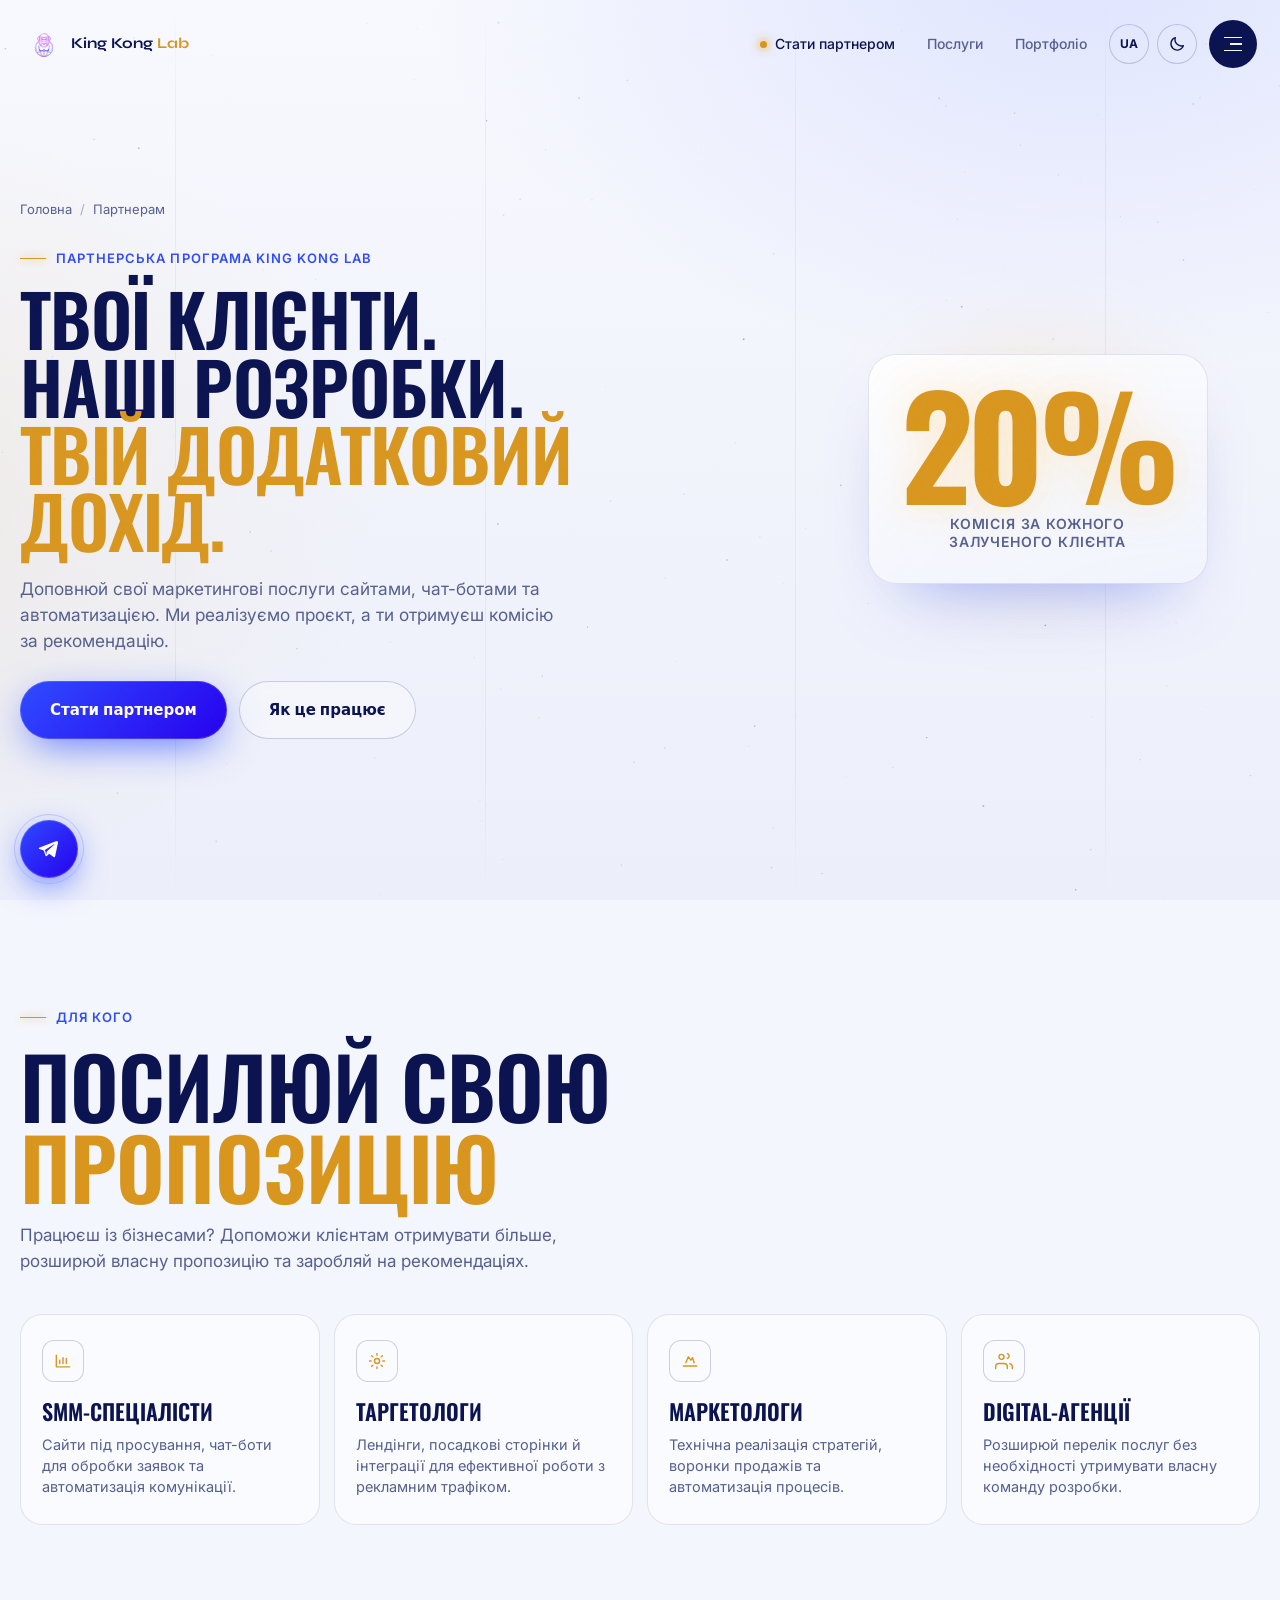
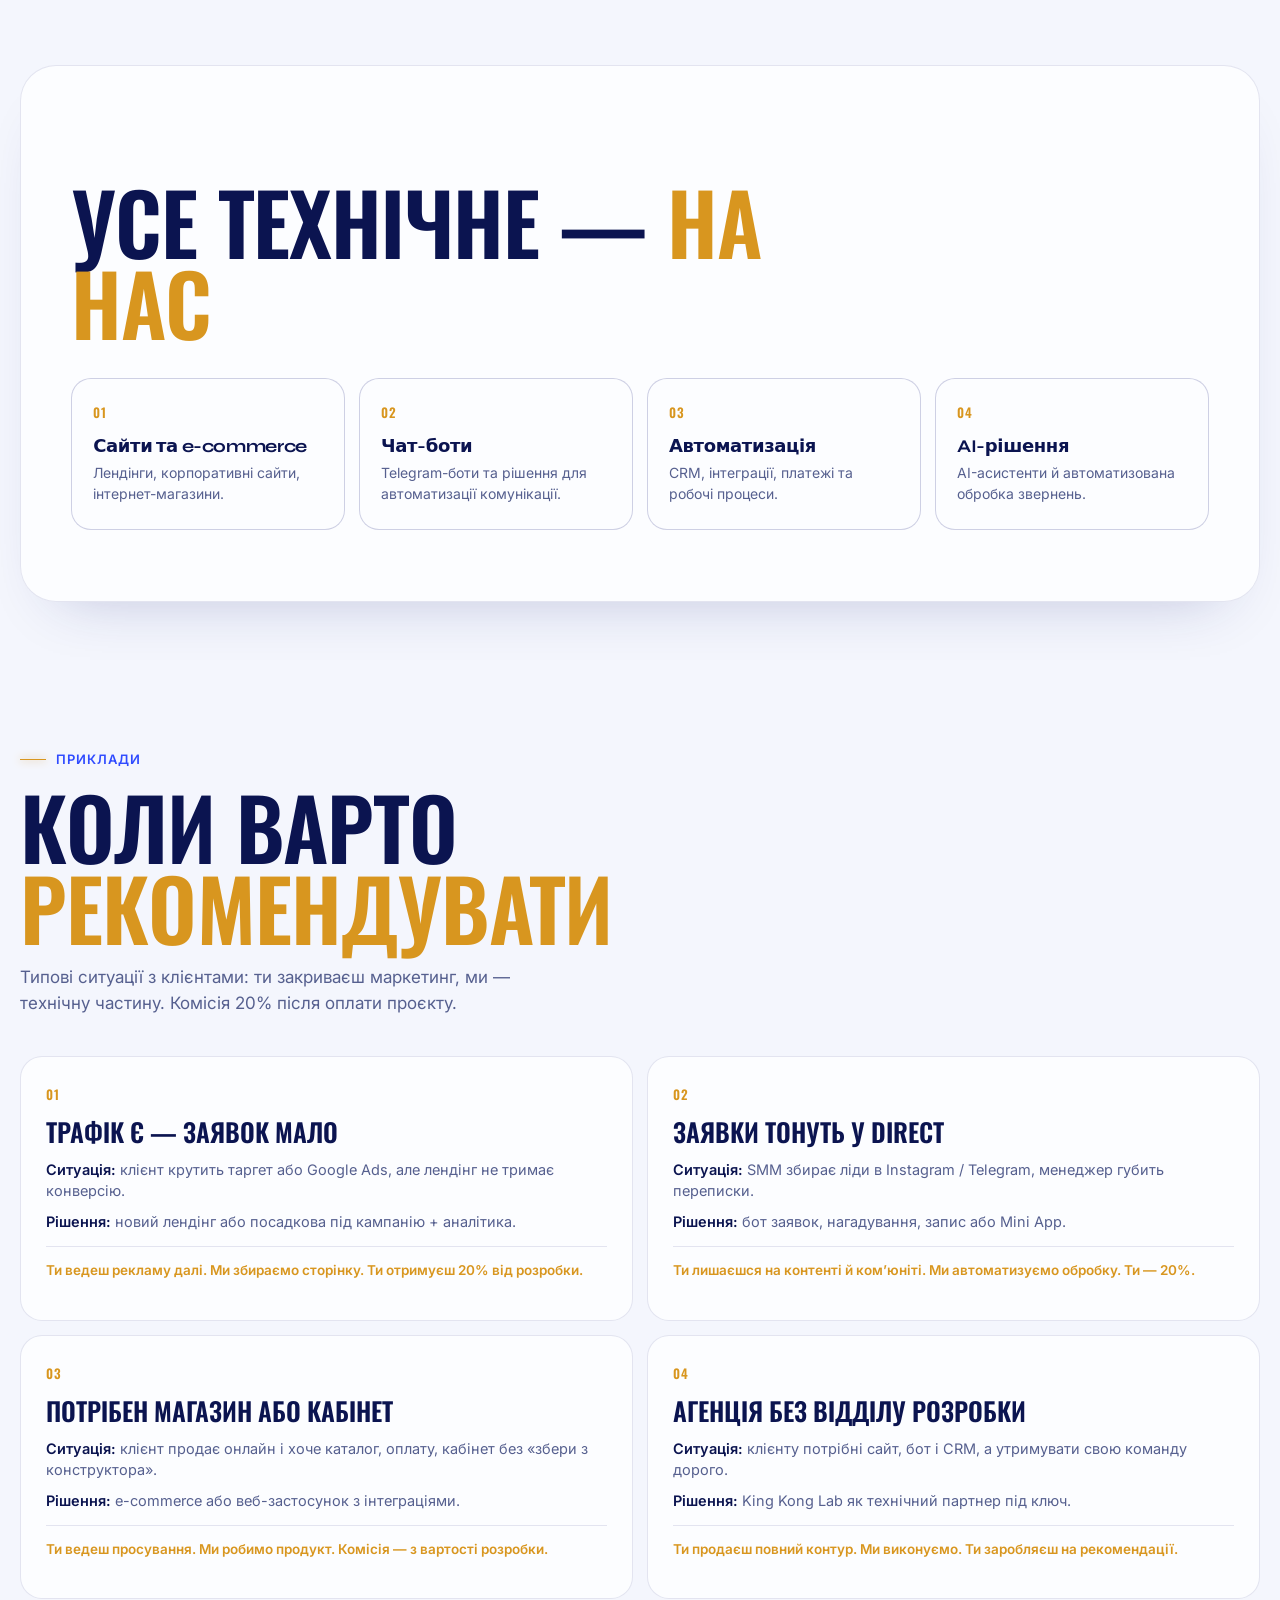
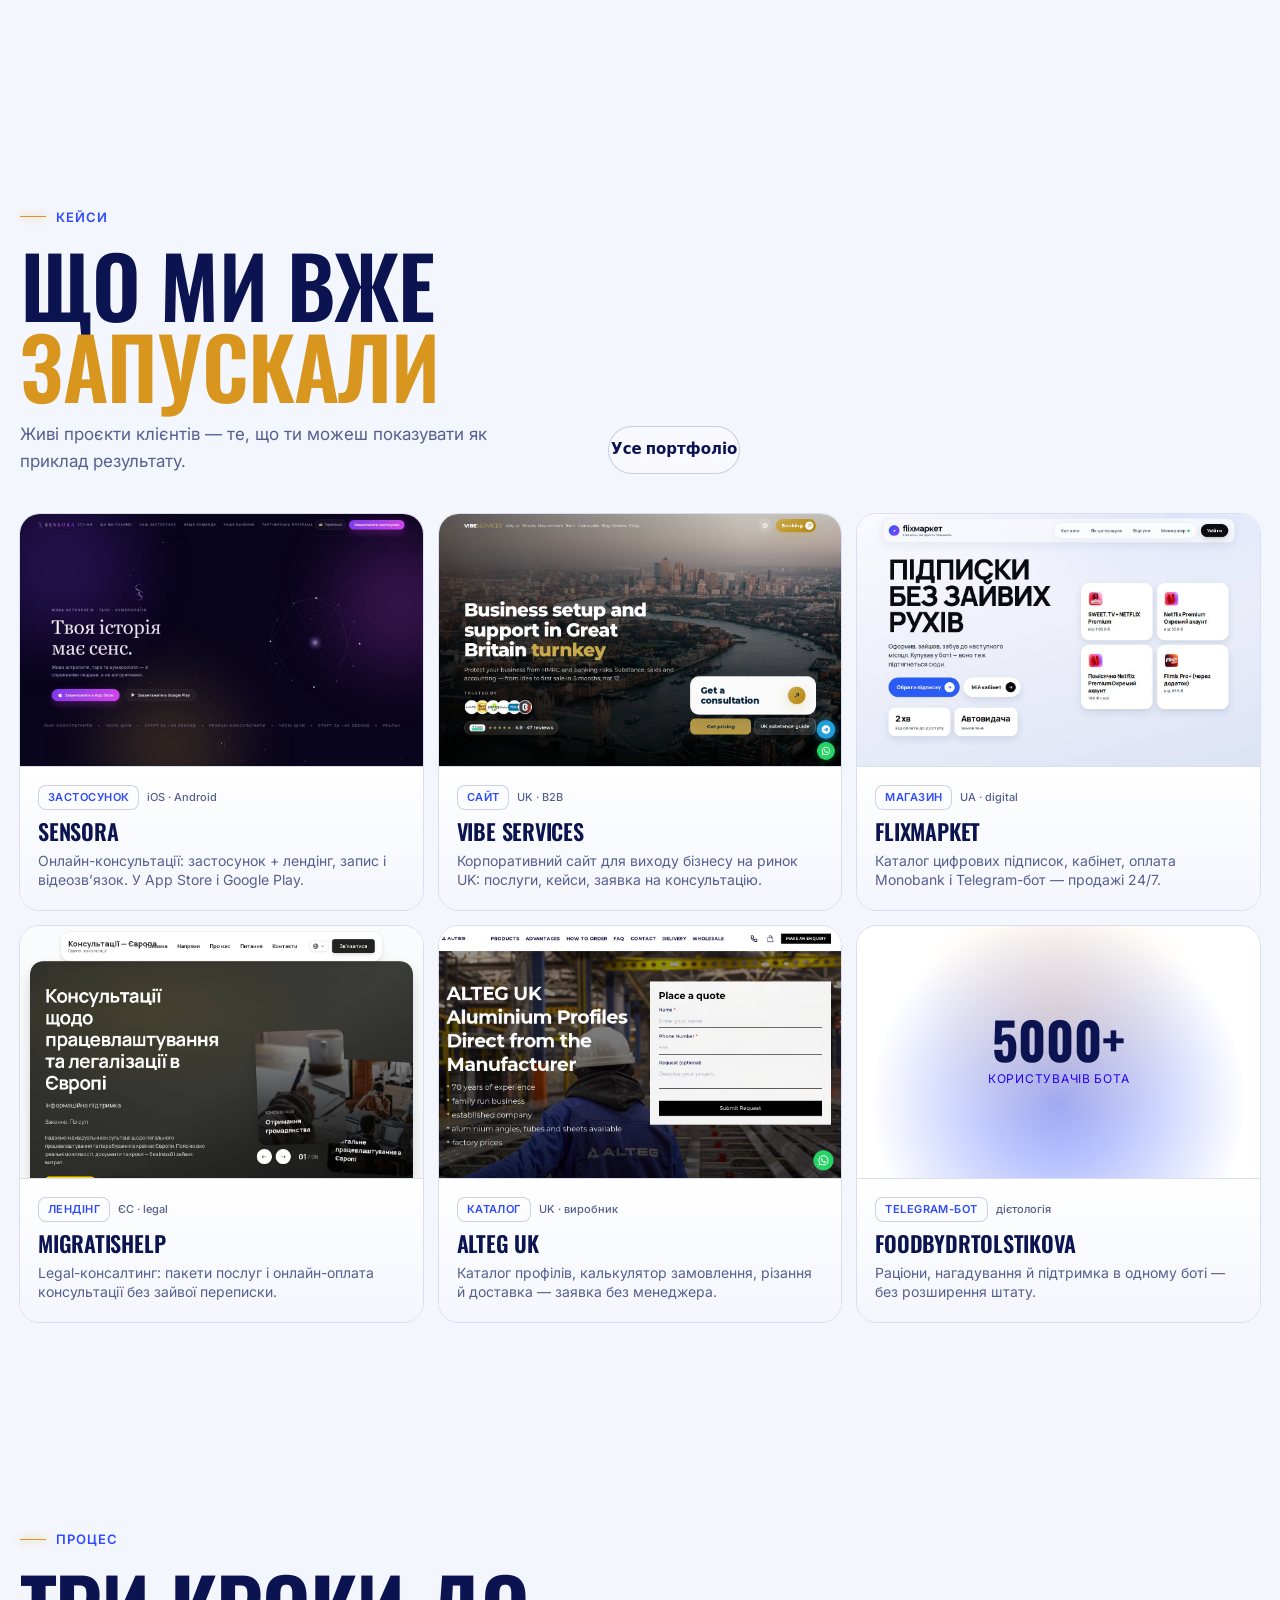
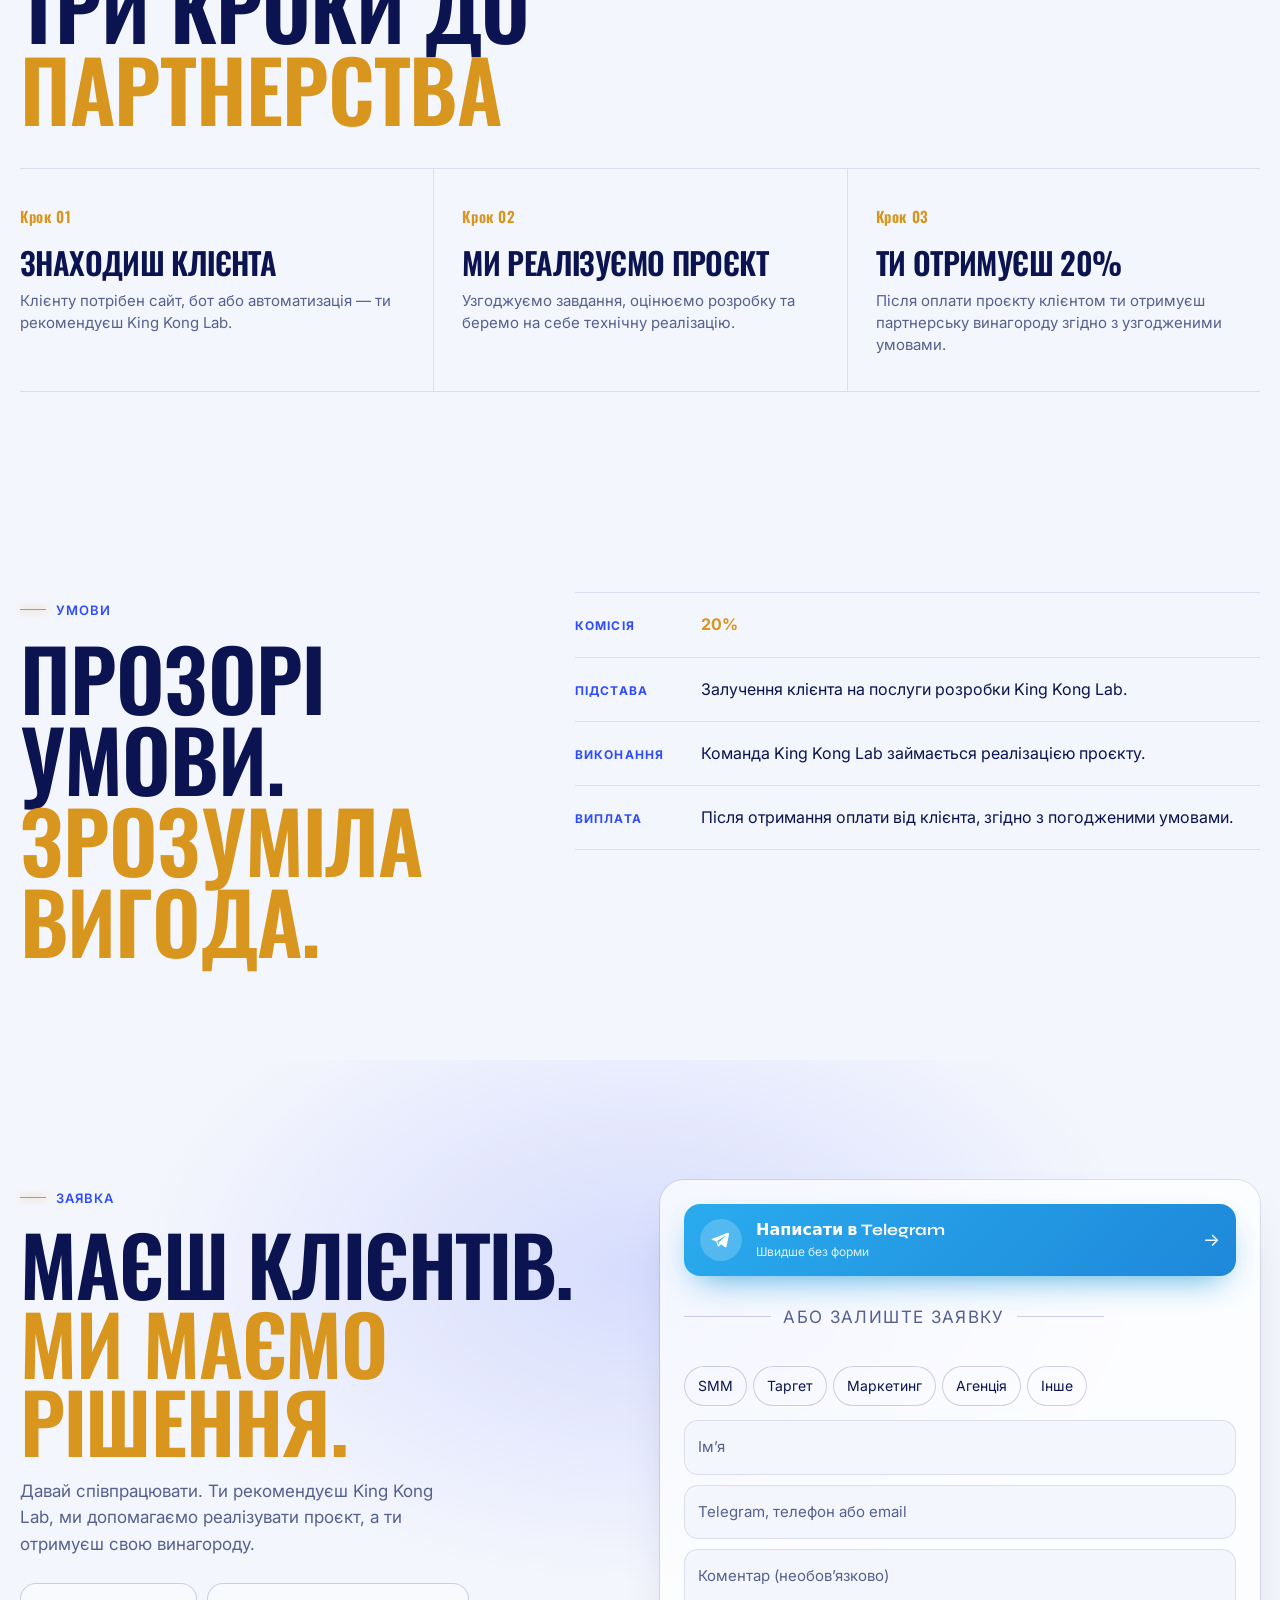
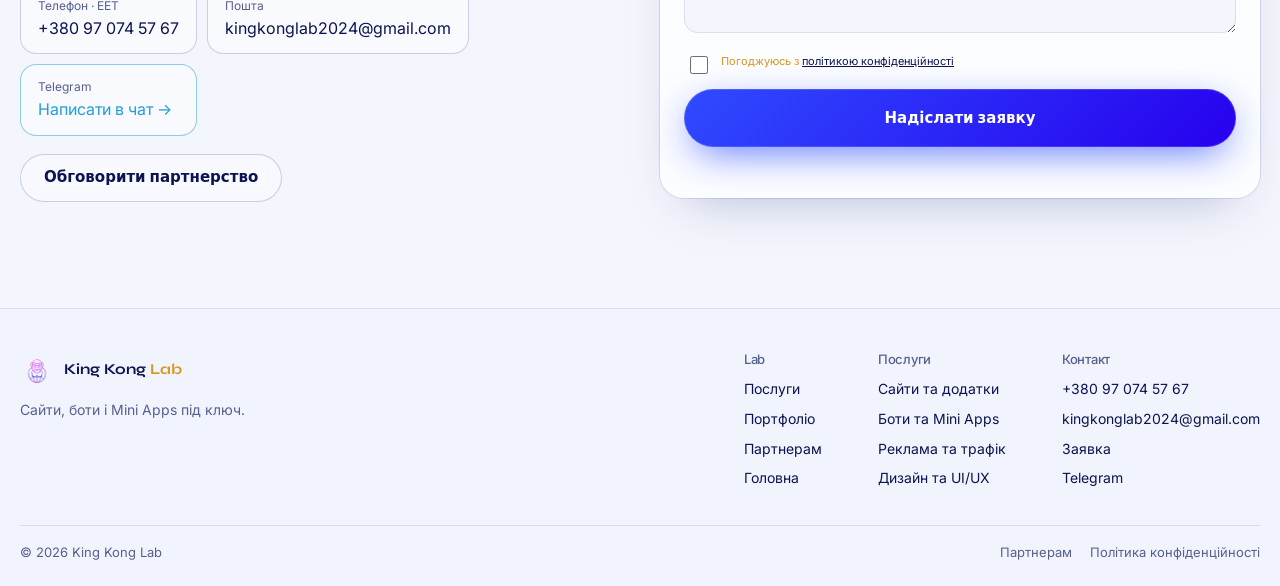
==== commit db00c26b: "some updates" ====
--- a/partnership.html
+++ b/partnership.html
@@ -29,7 +29,7 @@
   <link href="https://fonts.googleapis.com/css2?family=Inter:wght@400;500;600;700&family=Oswald:wght@500;600;700&family=Syne:wght@500;600;700;800&display=swap" rel="stylesheet" />
   <link rel="stylesheet" href="assets/css/style.css?v=20261026c" />
   <link rel="stylesheet" href="assets/css/service.css?v=20261019c" />
-  <link rel="stylesheet" href="assets/css/partnership.css?v=20261029a" />
+  <link rel="stylesheet" href="assets/css/partnership.css?v=20261029b" />
   <script>(function(){var t='light';try{t=localStorage.getItem('kk-theme')||'light'}catch(e){}document.documentElement.dataset.theme=t;var m=document.querySelector('meta[name=theme-color]');if(m)m.content=t==='dark'?'#0B1450':'#F4F6FD';})();document.documentElement.classList.add('js');</script>
   <script type="application/ld+json">
   {
@@ -83,10 +83,11 @@
     <span class="drawer__glow" aria-hidden="true"></span>
     <nav class="nav__links" aria-label="Навігація">
       <a href="#who"><small>01</small><span>Для кого</span></a>
-      <a href="#services"><small>02</small><span>Послуги</span></a>
-      <a href="#how"><small>03</small><span>Як працює</span></a>
-      <a href="#terms"><small>04</small><span>Умови</span></a>
-      <a href="#leadForm"><small>05</small><span>Заявка</span></a>
+      <a href="#examples"><small>02</small><span>Приклади</span></a>
+      <a href="#cases"><small>03</small><span>Кейси</span></a>
+      <a href="#how"><small>04</small><span>Як працює</span></a>
+      <a href="#terms"><small>05</small><span>Умови</span></a>
+      <a href="#leadForm"><small>06</small><span>Заявка</span></a>
       <a href="/"><small>←</small><span>Головна</span></a>
     </nav>
     <div class="drawer__foot">
@@ -179,6 +180,111 @@
             <h3>AI-рішення</h3>
             <p>AI-асистенти й автоматизована обробка звернень.</p>
           </article>
+        </div>
+      </div>
+    </section>
+
+    <section class="ptr-sec" id="examples">
+      <div class="wrap">
+        <div class="head">
+          <span class="eyebrow" data-rise>Приклади</span>
+          <h2 data-rise>Коли варто <em>рекомендувати</em></h2>
+          <p data-rise>Типові ситуації з клієнтами: ти закриваєш маркетинг, ми — технічну частину. Комісія 20% після оплати проєкту.</p>
+        </div>
+        <div class="ptr-ex">
+          <article data-rise>
+            <em>01</em>
+            <h3>Трафік є — заявок мало</h3>
+            <p class="ptr-ex__if"><b>Ситуація:</b> клієнт крутить таргет або Google Ads, але лендінг не тримає конверсію.</p>
+            <p class="ptr-ex__do"><b>Рішення:</b> новий лендінг або посадкова під кампанію + аналітика.</p>
+            <p class="ptr-ex__you">Ти ведеш рекламу далі. Ми збираємо сторінку. Ти отримуєш 20% від розробки.</p>
+          </article>
+          <article data-rise>
+            <em>02</em>
+            <h3>Заявки тонуть у Direct</h3>
+            <p class="ptr-ex__if"><b>Ситуація:</b> SMM збирає ліди в Instagram / Telegram, менеджер губить переписки.</p>
+            <p class="ptr-ex__do"><b>Рішення:</b> бот заявок, нагадування, запис або Mini App.</p>
+            <p class="ptr-ex__you">Ти лишаєшся на контенті й комʼюніті. Ми автоматизуємо обробку. Ти — 20%.</p>
+          </article>
+          <article data-rise>
+            <em>03</em>
+            <h3>Потрібен магазин або кабінет</h3>
+            <p class="ptr-ex__if"><b>Ситуація:</b> клієнт продає онлайн і хоче каталог, оплату, кабінет без «збери з конструктора».</p>
+            <p class="ptr-ex__do"><b>Рішення:</b> e-commerce або веб-застосунок з інтеграціями.</p>
+            <p class="ptr-ex__you">Ти ведеш просування. Ми робимо продукт. Комісія — з вартості розробки.</p>
+          </article>
+          <article data-rise>
+            <em>04</em>
+            <h3>Агенція без відділу розробки</h3>
+            <p class="ptr-ex__if"><b>Ситуація:</b> клієнту потрібні сайт, бот і CRM, а утримувати свою команду дорого.</p>
+            <p class="ptr-ex__do"><b>Рішення:</b> King Kong Lab як технічний партнер під ключ.</p>
+            <p class="ptr-ex__you">Ти продаєш повний контур. Ми виконуємо. Ти заробляєш на рекомендації.</p>
+          </article>
+        </div>
+      </div>
+    </section>
+
+    <section class="ptr-sec" id="cases">
+      <div class="wrap">
+        <div class="head head--row ptr-cases-head">
+          <div>
+            <span class="eyebrow" data-rise>Кейси</span>
+            <h2 data-rise>Що ми вже <em>запускали</em></h2>
+            <p data-rise>Живі проєкти клієнтів — те, що ти можеш показувати як приклад результату.</p>
+          </div>
+          <a class="btn btn--ghost" href="/#work" data-rise><span>Усе портфоліо</span></a>
+        </div>
+        <div class="ptr-cases">
+          <a class="ptr-case" href="https://sensora-lend.vercel.app/" target="_blank" rel="noopener" data-rise>
+            <div class="ptr-case__media"><img src="assets/img/work-sensora.jpg" alt="Sensora" width="1200" height="754" loading="lazy" /></div>
+            <div class="ptr-case__body">
+              <div class="ptr-case__tags"><span>Застосунок</span><span>iOS · Android</span></div>
+              <h3>Sensora</h3>
+              <p>Онлайн-консультації: застосунок + лендінг, запис і відеозвʼязок. У App Store і Google Play.</p>
+            </div>
+          </a>
+          <a class="ptr-case" href="https://vibe-service.co.uk/en" target="_blank" rel="noopener" data-rise>
+            <div class="ptr-case__media"><img src="assets/img/work/vibe.jpg" alt="Vibe Services" width="1280" height="800" loading="lazy" /></div>
+            <div class="ptr-case__body">
+              <div class="ptr-case__tags"><span>Сайт</span><span>UK · B2B</span></div>
+              <h3>Vibe Services</h3>
+              <p>Корпоративний сайт для виходу бізнесу на ринок UK: послуги, кейси, заявка на консультацію.</p>
+            </div>
+          </a>
+          <a class="ptr-case" href="https://flix-market.com/" target="_blank" rel="noopener" data-rise>
+            <div class="ptr-case__media"><img src="assets/img/work/flix.jpg" alt="flixмаркет" width="1280" height="800" loading="lazy" /></div>
+            <div class="ptr-case__body">
+              <div class="ptr-case__tags"><span>Магазин</span><span>UA · digital</span></div>
+              <h3>flixмаркет</h3>
+              <p>Каталог цифрових підписок, кабінет, оплата Monobank і Telegram-бот — продажі 24/7.</p>
+            </div>
+          </a>
+          <a class="ptr-case" href="https://www.migratishelp.eu/uk" target="_blank" rel="noopener" data-rise>
+            <div class="ptr-case__media"><img src="assets/img/work/migratis.jpg" alt="MigratisHelp" width="1280" height="800" loading="lazy" /></div>
+            <div class="ptr-case__body">
+              <div class="ptr-case__tags"><span>Лендінг</span><span>ЄС · legal</span></div>
+              <h3>MigratisHelp</h3>
+              <p>Legal-консалтинг: пакети послуг і онлайн-оплата консультації без зайвої переписки.</p>
+            </div>
+          </a>
+          <a class="ptr-case" href="https://alteg.co.uk/" target="_blank" rel="noopener" data-rise>
+            <div class="ptr-case__media"><img src="assets/img/work/alteg.jpg" alt="ALTEG UK" width="1280" height="800" loading="lazy" /></div>
+            <div class="ptr-case__body">
+              <div class="ptr-case__tags"><span>Каталог</span><span>UK · виробник</span></div>
+              <h3>ALTEG UK</h3>
+              <p>Каталог профілів, калькулятор замовлення, різання й доставка — заявка без менеджера.</p>
+            </div>
+          </a>
+          <a class="ptr-case" href="https://t.me/FoodByDrTolstikovaBot" target="_blank" rel="noopener" data-rise>
+            <div class="ptr-case__media ptr-case__media--bot">
+              <span><b>5000+</b><small>користувачів бота</small></span>
+            </div>
+            <div class="ptr-case__body">
+              <div class="ptr-case__tags"><span>Telegram-бот</span><span>дієтологія</span></div>
+              <h3>FoodByDrTolstikova</h3>
+              <p>Раціони, нагадування й підтримка в одному боті — без розширення штату.</p>
+            </div>
+          </a>
         </div>
       </div>
     </section>
--- a/assets/css/partnership.css
+++ b/assets/css/partnership.css
@@ -132,8 +132,94 @@
 .ptr-closer .field--check label a { color: var(--text); text-decoration: underline; }
 .ptr-closer .field--check.is-error { outline: 1px solid #FF7A9A; outline-offset: 4px; border-radius: 8px; }
 
+/* приклади сценаріїв */
+.ptr-ex {
+  display: grid; grid-template-columns: repeat(2, 1fr); gap: 14px;
+}
+.ptr-ex article {
+  padding: 28px 26px 30px; border-radius: 22px;
+  background: rgb(var(--s1) / .45); box-shadow: inset 0 0 0 1px var(--line);
+  transition: box-shadow .35s, transform .45s var(--ease);
+}
+.ptr-ex article:hover { box-shadow: inset 0 0 0 1px var(--gold); transform: translateY(-3px); }
+.ptr-ex em {
+  display: block; font-style: normal; font-family: var(--cond); font-weight: 600;
+  font-size: 13px; color: var(--gold); letter-spacing: .08em; margin-bottom: 14px;
+}
+.ptr-ex h3 {
+  font-family: var(--cond); font-weight: 600; text-transform: uppercase;
+  font-size: clamp(22px, 2vw, 28px); letter-spacing: 0; margin-bottom: 14px; line-height: 1.05;
+}
+.ptr-ex p { color: var(--muted); font-size: 14.5px; line-height: 1.45; margin: 0 0 10px; }
+.ptr-ex p b { color: var(--text); font-weight: 600; }
+.ptr-ex__you {
+  margin-top: 14px !important; padding-top: 14px; border-top: 1px solid var(--line);
+  color: var(--gold) !important; font-weight: 600; font-size: 13.5px !important;
+}
+
+/* кейси */
+.ptr-cases-head { max-width: none; align-items: end; }
+.ptr-cases-head p { margin-top: 14px; }
+.ptr-cases {
+  display: grid; grid-template-columns: repeat(3, 1fr); gap: 16px; align-items: start;
+}
+.ptr-case {
+  display: grid; grid-template-rows: auto 1fr; border-radius: 20px; overflow: hidden;
+  background: rgb(var(--s2) / .88); box-shadow: 0 0 0 1px var(--line);
+  transition: box-shadow .35s, transform .45s var(--ease);
+}
+.ptr-case:hover { box-shadow: 0 0 0 1px rgba(255, 200, 112, .55); transform: translateY(-4px); }
+.ptr-case__media {
+  position: relative; aspect-ratio: 16 / 10; overflow: hidden; background: var(--deep);
+}
+.ptr-case__media img {
+  position: absolute; inset: 0; width: 100%; height: 100%;
+  object-fit: cover; object-position: top; transition: transform 1s var(--ease);
+}
+.ptr-case:hover .ptr-case__media img { transform: scale(1.04); }
+.ptr-case__media--bot {
+  display: grid; place-items: center; text-align: center;
+  background:
+    radial-gradient(circle at 50% 35%, rgba(255, 200, 112, .28), transparent 55%),
+    radial-gradient(circle at 50% 70%, rgba(61, 92, 255, .55), transparent 70%),
+    var(--deep);
+}
+.ptr-case__media--bot b {
+  display: block; font-family: var(--cond); font-weight: 700;
+  font-size: clamp(40px, 4vw, 56px); line-height: .95; text-transform: uppercase;
+}
+.ptr-case__media--bot small {
+  display: block; margin-top: 6px; color: var(--halo); font-size: 12px;
+  letter-spacing: .06em; text-transform: uppercase;
+}
+.ptr-case__body {
+  display: flex; flex-direction: column; gap: 8px; padding: 18px 18px 20px;
+  background: linear-gradient(180deg, rgb(var(--s1) / .96), rgb(var(--s2) / .99));
+  border-top: 1px solid var(--line);
+}
+.ptr-case__tags { display: flex; flex-wrap: wrap; gap: 6px; }
+.ptr-case__tags span {
+  padding: 4px 10px; border-radius: 8px; font-size: 11px; font-weight: 600;
+  letter-spacing: .04em; text-transform: uppercase;
+  box-shadow: inset 0 0 0 1px var(--line-2); color: var(--signal-2);
+}
+.ptr-case__tags span:last-child {
+  text-transform: none; letter-spacing: 0; font-weight: 500;
+  color: var(--muted); box-shadow: none; padding-inline: 2px;
+}
+.ptr-case h3 {
+  font-family: var(--cond); font-weight: 600; text-transform: uppercase;
+  font-size: 22px; letter-spacing: -.01em; line-height: 1.05; margin: 2px 0 0;
+}
+.ptr-case p { color: var(--muted); font-size: 14px; line-height: 1.4; }
+
+html[data-theme="light"] .ptr-case__body {
+  background: linear-gradient(180deg, #fff, #F4F6FD);
+}
+html[data-theme="light"] .ptr-ex article { background: rgba(255, 255, 255, .72); }
+
 @media (max-width: 1100px) {
-  .ptr-who, .ptr-svc { grid-template-columns: 1fr 1fr; }
+  .ptr-who, .ptr-svc, .ptr-cases { grid-template-columns: 1fr 1fr; }
   .ptr-terms { grid-template-columns: 1fr; gap: 24px; }
 }
 @media (max-width: 860px) {
@@ -145,9 +231,10 @@
   .ptr-hero__actions { flex-direction: column; }
   .ptr-hero__actions .btn { width: 100%; }
   .ptr-sec { padding: 72px 0; }
-  .ptr-who, .ptr-svc { grid-template-columns: 1fr; }
+  .ptr-who, .ptr-svc, .ptr-ex, .ptr-cases { grid-template-columns: 1fr; }
   .ptr-steps { grid-template-columns: 1fr; }
   .ptr-steps li + li { padding-left: 0; border-left: 0; }
   .ptr-terms li { grid-template-columns: 1fr; gap: 6px; }
   .ptr-closer .closer__grid { grid-template-columns: 1fr; }
-}
+  .ptr-cases-head { flex-direction: column; align-items: start; }
+}
